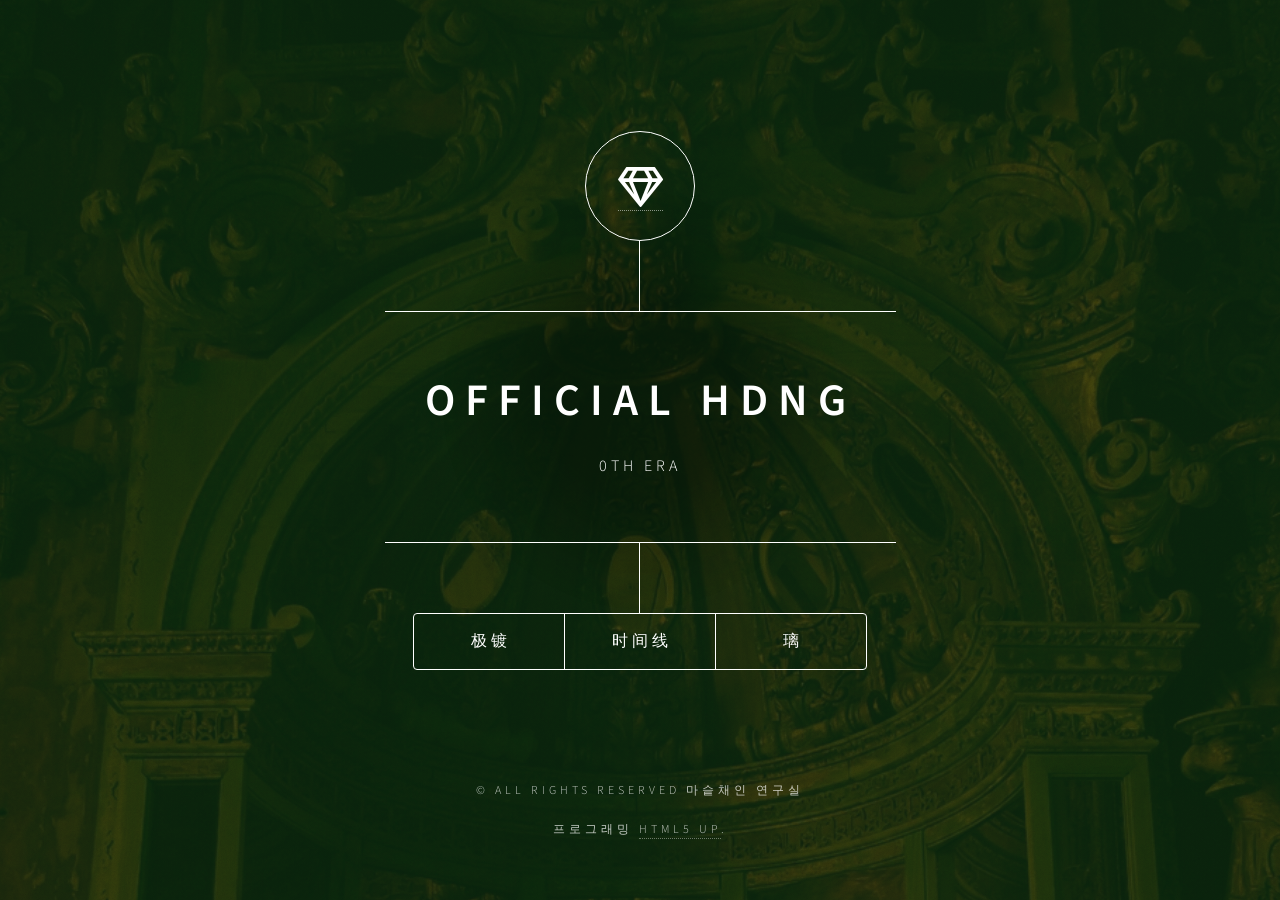
==== 0.html @ 5a5b8215 "Add files via upload" ====
<!DOCTYPE HTML>
<!--
	Dimension by HTML5 UP
	html5up.net | @ajlkn
	Free for personal and commercial use under the CCA 3.0 license (html5up.net/license)
-->
<html>
	<head>
		<title>Official HDnG · HID&GEM</title>
		<meta charset="utf-8" />
		<meta name="viewport" content="width=device-width, initial-scale=1, user-scalable=no" />
		<link rel="stylesheet" href="assets/css/main.css" />
		<noscript><link rel="stylesheet" href="assets/css/noscript.css" /></noscript>
	</head>
	<body class="is-preload">

		<!-- Wrapper -->
			<div id="wrapper">

				<!-- Header -->
					<header id="header">
						<div class="logo">
							<a href="https://officialhdng.github.io">	<span class="icon fa-gem"></span></a>
						</div>
						<div class="content">
							<div class="inner">
								<h1>OFFICIAL HDNG</h1>
								<p>0th Era</p>
							
							


							
							</div>
						</div>
						<nav>
							<ul>
						
								<li><a href="#GLYPTIC"> 极镀 </a></li>
								<li><a href="#time">时间线</a></li>
								<li><a href="#ri">璃 </a></li>
								
								<!--<li><a href="#elements">Elements</a></li>-->
							</ul>
							
					
							
								
						</nav>
					</header>

				<!-- Main -->
					<div id="main">

						<!-- Intro -->
						<article id="GLYPTIC">
							
							<p style="margin: 0.5em 0px; color: rgb(32, 33, 34); font-family: sans-serif; font-size: 14px; font-style: normal; font-variant-ligatures: normal; font-variant-caps: normal; font-weight: 400; letter-spacing: normal; orphans: 2; text-align: start; text-indent: 0px; text-transform: none; white-space: normal; widows: 2; word-spacing: 0px; -webkit-text-stroke-width: 0px; background-color: rgb(255, 255, 255); text-decoration-thickness: initial; text-decoration-style: initial; text-decoration-color: initial;">谙灵光 [HDnG] 的四位成员分别是：</p>
							<div class="thumb tright" style="clear: right; float: right; width: auto; background-color: rgb(255, 255, 255); margin: 0.5em 0px 1.3em 1.4em; color: rgb(32, 33, 34); font-family: sans-serif; font-size: 14px; font-style: normal; font-variant-ligatures: normal; font-variant-caps: normal; font-weight: 400; letter-spacing: normal; orphans: 2; text-align: start; text-indent: 0px; text-transform: none; white-space: normal; widows: 2; word-spacing: 0px; -webkit-text-stroke-width: 0px; text-decoration-thickness: initial; text-decoration-style: initial; text-decoration-color: initial;">
								<div class="thumbinner" style="padding: 3px; text-align: center; overflow: hidden; border: 1px solid rgb(200, 204, 209); background-color: rgb(248, 249, 250); font-size: 13.16px; width: 493px;"><a class="image" href="images/banner.png" style="text-decoration: none; color: rgb(6, 69, 173); background: none;"><img alt="" src="https://static.miraheze.org/hidngemwiki/thumb/8/87/Banner.png/491px-Banner.png" width="491" height="276" class="thumbimage" srcset="//static.miraheze.org/hidngemwiki/thumb/8/87/Banner.png/737px-Banner.png 1.5x, //static.miraheze.org/hidngemwiki/thumb/8/87/Banner.png/982px-Banner.png 2x" style="border: 1px solid rgb(200, 204, 209); background-color: rgb(255, 255, 255);"></a>
									<div class="thumbcaption" style="text-align: left; line-height: 1.4em; padding: 3px; border: 0px; font-size: 12.3704px;">
										<div class="magnify" style="float: right; margin-left: 3px; margin-right: 0px;"><br></div>[HDnG] Roars, Airson, GoldenAge, and &lsquo;X&rsquo;
									</div>
								</div>
							</div>
							<p><b style="color: rgb(32, 33, 34); font-family: sans-serif; font-size: 14px; font-style: normal; font-variant-ligatures: normal; font-variant-caps: normal; letter-spacing: normal; orphans: 2; text-align: start; text-indent: 0px; text-transform: none; white-space: normal; widows: 2; word-spacing: 0px; -webkit-text-stroke-width: 0px; background-color: rgb(255, 255, 255); text-decoration-thickness: initial; text-decoration-style: initial; text-decoration-color: initial;">政落彻 롤즈 Roars</b></p>
							<p style="margin: 0.5em 0px; color: rgb(32, 33, 34); font-family: sans-serif; font-size: 14px; font-style: normal; font-variant-ligatures: normal; font-variant-caps: normal; font-weight: 400; letter-spacing: normal; orphans: 2; text-align: start; text-indent: 0px; text-transform: none; white-space: normal; widows: 2; word-spacing: 0px; -webkit-text-stroke-width: 0px; background-color: rgb(255, 255, 255); text-decoration-thickness: initial; text-decoration-style: initial; text-decoration-color: initial;"><strong>信空儿 앨슨 Airson</strong></p>
							<p style="margin: 0.5em 0px; color: rgb(32, 33, 34); font-family: sans-serif; font-size: 14px; font-style: normal; font-variant-ligatures: normal; font-variant-caps: normal; font-weight: 400; letter-spacing: normal; orphans: 2; text-align: start; text-indent: 0px; text-transform: none; white-space: normal; widows: 2; word-spacing: 0px; -webkit-text-stroke-width: 0px; background-color: rgb(255, 255, 255); text-decoration-thickness: initial; text-decoration-style: initial; text-decoration-color: initial;"><strong>金花流年 구 GoldenAge</strong></p>
							<p style="margin: 0.5em 0px; color: rgb(32, 33, 34); font-family: sans-serif; font-size: 14px; font-style: normal; font-variant-ligatures: normal; font-variant-caps: normal; font-weight: 400; letter-spacing: normal; orphans: 2; text-align: start; text-indent: 0px; text-transform: none; white-space: normal; widows: 2; word-spacing: 0px; -webkit-text-stroke-width: 0px; background-color: rgb(255, 255, 255); text-decoration-thickness: initial; text-decoration-style: initial; text-decoration-color: initial;"><strong>玄X 엑스 X</strong></p>
							<p><span style="color: rgb(32, 33, 34); font-family: sans-serif; font-size: 14px; font-style: normal; font-variant-ligatures: normal; font-variant-caps: normal; font-weight: 400; letter-spacing: normal; orphans: 2; text-align: start; text-indent: 0px; text-transform: none; white-space: normal; widows: 2; word-spacing: 0px; -webkit-text-stroke-width: 0px; background-color: rgb(255, 255, 255); text-decoration-thickness: initial; text-decoration-style: initial; text-decoration-color: initial; display: inline !important; float: none;">四位目前只是卡牌上的影子，但他们有一次重生的机会。重生的条件，是必须从100位死者中，回忆起自己死前时的真实身份。曾经，在一个异度空间，【</span><a href="0.html#ri" style="text-decoration: none; color: rgb(6, 69, 173); background: none rgb(255, 255, 255); font-family: sans-serif; font-size: 14px; font-style: normal; font-variant-ligatures: normal; font-variant-caps: normal; font-weight: 400; letter-spacing: normal; orphans: 2; text-align: start; text-indent: 0px; text-transform: none; white-space: normal; widows: 2; word-spacing: 0px; -webkit-text-stroke-width: 0px;" title="璃">璃</a><span style="color: rgb(32, 33, 34); font-family: sans-serif; font-size: 14px; font-style: normal; font-variant-ligatures: normal; font-variant-caps: normal; font-weight: 400; letter-spacing: normal; orphans: 2; text-align: start; text-indent: 0px; text-transform: none; white-space: normal; widows: 2; word-spacing: 0px; -webkit-text-stroke-width: 0px; background-color: rgb(255, 255, 255); text-decoration-thickness: initial; text-decoration-style: initial; text-decoration-color: initial; display: inline !important; float: none;">】，有一百位人物放弃了自己的生命。为了从100位死者中找回自己的身份，롤즈&nbsp;</span><b style="color: rgb(32, 33, 34); font-family: sans-serif; font-size: 14px; font-style: normal; font-variant-ligatures: normal; font-variant-caps: normal; letter-spacing: normal; orphans: 2; text-align: start; text-indent: 0px; text-transform: none; white-space: normal; widows: 2; word-spacing: 0px; -webkit-text-stroke-width: 0px; background-color: rgb(255, 255, 255); text-decoration-thickness: initial; text-decoration-style: initial; text-decoration-color: initial;">政落彻</b><span style="color: rgb(32, 33, 34); font-family: sans-serif; font-size: 14px; font-style: normal; font-variant-ligatures: normal; font-variant-caps: normal; font-weight: 400; letter-spacing: normal; orphans: 2; text-align: start; text-indent: 0px; text-transform: none; white-space: normal; widows: 2; word-spacing: 0px; -webkit-text-stroke-width: 0px; background-color: rgb(255, 255, 255); text-decoration-thickness: initial; text-decoration-style: initial; text-decoration-color: initial; display: inline !important; float: none;">， 앨슨&nbsp;</span><b style="color: rgb(32, 33, 34); font-family: sans-serif; font-size: 14px; font-style: normal; font-variant-ligatures: normal; font-variant-caps: normal; letter-spacing: normal; orphans: 2; text-align: start; text-indent: 0px; text-transform: none; white-space: normal; widows: 2; word-spacing: 0px; -webkit-text-stroke-width: 0px; background-color: rgb(255, 255, 255); text-decoration-thickness: initial; text-decoration-style: initial; text-decoration-color: initial;">信空儿</b><span style="color: rgb(32, 33, 34); font-family: sans-serif; font-size: 14px; font-style: normal; font-variant-ligatures: normal; font-variant-caps: normal; font-weight: 400; letter-spacing: normal; orphans: 2; text-align: start; text-indent: 0px; text-transform: none; white-space: normal; widows: 2; word-spacing: 0px; -webkit-text-stroke-width: 0px; background-color: rgb(255, 255, 255); text-decoration-thickness: initial; text-decoration-style: initial; text-decoration-color: initial; display: inline !important; float: none;">，구</span><b style="color: rgb(32, 33, 34); font-family: sans-serif; font-size: 14px; font-style: normal; font-variant-ligatures: normal; font-variant-caps: normal; letter-spacing: normal; orphans: 2; text-align: start; text-indent: 0px; text-transform: none; white-space: normal; widows: 2; word-spacing: 0px; -webkit-text-stroke-width: 0px; background-color: rgb(255, 255, 255); text-decoration-thickness: initial; text-decoration-style: initial; text-decoration-color: initial;">金花流年</b><span style="color: rgb(32, 33, 34); font-family: sans-serif; font-size: 14px; font-style: normal; font-variant-ligatures: normal; font-variant-caps: normal; font-weight: 400; letter-spacing: normal; orphans: 2; text-align: start; text-indent: 0px; text-transform: none; white-space: normal; widows: 2; word-spacing: 0px; -webkit-text-stroke-width: 0px; background-color: rgb(255, 255, 255); text-decoration-thickness: initial; text-decoration-style: initial; text-decoration-color: initial; display: inline !important; float: none;">，及엑스</span><b style="color: rgb(32, 33, 34); font-family: sans-serif; font-size: 14px; font-style: normal; font-variant-ligatures: normal; font-variant-caps: normal; letter-spacing: normal; orphans: 2; text-align: start; text-indent: 0px; text-transform: none; white-space: normal; widows: 2; word-spacing: 0px; -webkit-text-stroke-width: 0px; background-color: rgb(255, 255, 255); text-decoration-thickness: initial; text-decoration-style: initial; text-decoration-color: initial;">玄X</b><span style="color: rgb(32, 33, 34); font-family: sans-serif; font-size: 14px; font-style: normal; font-variant-ligatures: normal; font-variant-caps: normal; font-weight: 400; letter-spacing: normal; orphans: 2; text-align: start; text-indent: 0px; text-transform: none; white-space: normal; widows: 2; word-spacing: 0px; -webkit-text-stroke-width: 0px; background-color: rgb(255, 255, 255); text-decoration-thickness: initial; text-decoration-style: initial; text-decoration-color: initial; display: inline !important; float: none;">&nbsp;必须慢慢追朔在【</span><a href="0.html#ri" style="text-decoration: none; color: rgb(6, 69, 173); background: none rgb(255, 255, 255); font-family: sans-serif; font-size: 14px; font-style: normal; font-variant-ligatures: normal; font-variant-caps: normal; font-weight: 400; letter-spacing: normal; orphans: 2; text-align: start; text-indent: 0px; text-transform: none; white-space: normal; widows: 2; word-spacing: 0px; -webkit-text-stroke-width: 0px;" title="璃">璃</a><span style="color: rgb(32, 33, 34); font-family: sans-serif; font-size: 14px; font-style: normal; font-variant-ligatures: normal; font-variant-caps: normal; font-weight: 400; letter-spacing: normal; orphans: 2; text-align: start; text-indent: 0px; text-transform: none; white-space: normal; widows: 2; word-spacing: 0px; -webkit-text-stroke-width: 0px; background-color: rgb(255, 255, 255); text-decoration-thickness: initial; text-decoration-style: initial; text-decoration-color: initial; display: inline !important; float: none;">】发生的事故。100位死者也各有一个独特的</span><b style="color: rgb(32, 33, 34); font-family: sans-serif; font-size: 14px; font-style: normal; font-variant-ligatures: normal; font-variant-caps: normal; letter-spacing: normal; orphans: 2; text-align: start; text-indent: 0px; text-transform: none; white-space: normal; widows: 2; word-spacing: 0px; -webkit-text-stroke-width: 0px; background-color: rgb(255, 255, 255); text-decoration-thickness: initial; text-decoration-style: initial; text-decoration-color: initial;">GLYPTIC</b><span style="color: rgb(32, 33, 34); font-family: sans-serif; font-size: 14px; font-style: normal; font-variant-ligatures: normal; font-variant-caps: normal; font-weight: 400; letter-spacing: normal; orphans: 2; text-align: start; text-indent: 0px; text-transform: none; white-space: normal; widows: 2; word-spacing: 0px; -webkit-text-stroke-width: 0px; background-color: rgb(255, 255, 255); text-decoration-thickness: initial; text-decoration-style: initial; text-decoration-color: initial; display: inline !important; float: none;">&nbsp;【</span><b style="color: rgb(32, 33, 34); font-family: sans-serif; font-size: 14px; font-style: normal; font-variant-ligatures: normal; font-variant-caps: normal; letter-spacing: normal; orphans: 2; text-align: start; text-indent: 0px; text-transform: none; white-space: normal; widows: 2; word-spacing: 0px; -webkit-text-stroke-width: 0px; background-color: rgb(255, 255, 255); text-decoration-thickness: initial; text-decoration-style: initial; text-decoration-color: initial;">极镀</b><span style="color: rgb(32, 33, 34); font-family: sans-serif; font-size: 14px; font-style: normal; font-variant-ligatures: normal; font-variant-caps: normal; font-weight: 400; letter-spacing: normal; orphans: 2; text-align: start; text-indent: 0px; text-transform: none; white-space: normal; widows: 2; word-spacing: 0px; -webkit-text-stroke-width: 0px; background-color: rgb(255, 255, 255); text-decoration-thickness: initial; text-decoration-style: initial; text-decoration-color: initial; display: inline !important; float: none;">】： 一份致死不能磨灭的信念；100位死者各自为了自己独特的【</span><b style="color: rgb(32, 33, 34); font-family: sans-serif; font-size: 14px; font-style: normal; font-variant-ligatures: normal; font-variant-caps: normal; letter-spacing: normal; orphans: 2; text-align: start; text-indent: 0px; text-transform: none; white-space: normal; widows: 2; word-spacing: 0px; -webkit-text-stroke-width: 0px; background-color: rgb(255, 255, 255); text-decoration-thickness: initial; text-decoration-style: initial; text-decoration-color: initial;">极镀</b><span style="color: rgb(32, 33, 34); font-family: sans-serif; font-size: 14px; font-style: normal; font-variant-ligatures: normal; font-variant-caps: normal; font-weight: 400; letter-spacing: normal; orphans: 2; text-align: start; text-indent: 0px; text-transform: none; white-space: normal; widows: 2; word-spacing: 0px; -webkit-text-stroke-width: 0px; background-color: rgb(255, 255, 255); text-decoration-thickness: initial; text-decoration-style: initial; text-decoration-color: initial; display: inline !important; float: none;">】而活，也为了自己独特的【</span><b style="color: rgb(32, 33, 34); font-family: sans-serif; font-size: 14px; font-style: normal; font-variant-ligatures: normal; font-variant-caps: normal; letter-spacing: normal; orphans: 2; text-align: start; text-indent: 0px; text-transform: none; white-space: normal; widows: 2; word-spacing: 0px; -webkit-text-stroke-width: 0px; background-color: rgb(255, 255, 255); text-decoration-thickness: initial; text-decoration-style: initial; text-decoration-color: initial;">极镀</b><span style="color: rgb(32, 33, 34); font-family: sans-serif; font-size: 14px; font-style: normal; font-variant-ligatures: normal; font-variant-caps: normal; font-weight: 400; letter-spacing: normal; orphans: 2; text-align: start; text-indent: 0px; text-transform: none; white-space: normal; widows: 2; word-spacing: 0px; -webkit-text-stroke-width: 0px; background-color: rgb(255, 255, 255); text-decoration-thickness: initial; text-decoration-style: initial; text-decoration-color: initial; display: inline !important; float: none;">】而死。谙灵光 [HDnG] 的四名影子，透过发掘每一位死者的【</span><b style="color: rgb(32, 33, 34); font-family: sans-serif; font-size: 14px; font-style: normal; font-variant-ligatures: normal; font-variant-caps: normal; letter-spacing: normal; orphans: 2; text-align: start; text-indent: 0px; text-transform: none; white-space: normal; widows: 2; word-spacing: 0px; -webkit-text-stroke-width: 0px; background-color: rgb(255, 255, 255); text-decoration-thickness: initial; text-decoration-style: initial; text-decoration-color: initial;">极镀</b><span style="color: rgb(32, 33, 34); font-family: sans-serif; font-size: 14px; font-style: normal; font-variant-ligatures: normal; font-variant-caps: normal; font-weight: 400; letter-spacing: normal; orphans: 2; text-align: start; text-indent: 0px; text-transform: none; white-space: normal; widows: 2; word-spacing: 0px; -webkit-text-stroke-width: 0px; background-color: rgb(255, 255, 255); text-decoration-thickness: initial; text-decoration-style: initial; text-decoration-color: initial; display: inline !important; float: none;">】 ，或许能回忆起自己为了什么重要的事情放弃生命。</span></p>
							<blockquote style="border-left: 4px solid rgb(234, 236, 240); padding: 8px 32px; color: rgb(32, 33, 34); font-family: sans-serif; font-size: 14px; font-style: normal; font-variant-ligatures: normal; font-variant-caps: normal; font-weight: 400; letter-spacing: normal; orphans: 2; text-align: start; text-indent: 0px; text-transform: none; white-space: normal; widows: 2; word-spacing: 0px; -webkit-text-stroke-width: 0px; background-color: rgb(255, 255, 255); text-decoration-thickness: initial; text-decoration-style: initial; text-decoration-color: initial;">&ldquo;若有天我忘了为何而活，忘了我当初为何而死。。。那还是我吗？&rdquo; -&nbsp;<b style="margin-top: 0px; margin-bottom: 0px;">代码：主将</b>，空儿 候选</blockquote>
							<p><span style="color: rgb(32, 33, 34); font-family: sans-serif; font-size: 14px; font-style: normal; font-variant-ligatures: normal; font-variant-caps: normal; font-weight: 400; letter-spacing: normal; orphans: 2; text-align: start; text-indent: 0px; text-transform: none; white-space: normal; widows: 2; word-spacing: 0px; -webkit-text-stroke-width: 0px; background-color: rgb(255, 255, 255); text-decoration-thickness: initial; text-decoration-style: initial; text-decoration-color: initial; display: inline !important; float: none;">在这官方维基，一百位人物生前的故事将一一揭晓。对于【谙灵光】的四位成员的猜测过程来说，好消息是每一位成员只有25位&ldquo;前世候选&rdquo;。现所知晓的前世候选分别位为：</span></p>
							<p style="margin: 0.5em 0px; color: rgb(32, 33, 34); font-family: sans-serif; font-size: 14px; font-style: normal; font-variant-ligatures: normal; font-variant-caps: normal; font-weight: 400; letter-spacing: normal; orphans: 2; text-align: start; text-indent: 0px; text-transform: none; white-space: normal; widows: 2; word-spacing: 0px; -webkit-text-stroke-width: 0px; background-color: rgb(255, 255, 255); text-decoration-thickness: initial; text-decoration-style: initial; text-decoration-color: initial;"><strong>遗芽</strong>，空儿 候选</p>
							<p style="margin: 0.5em 0px; color: rgb(32, 33, 34); font-family: sans-serif; font-size: 14px; font-style: normal; font-variant-ligatures: normal; font-variant-caps: normal; font-weight: 400; letter-spacing: normal; orphans: 2; text-align: start; text-indent: 0px; text-transform: none; white-space: normal; widows: 2; word-spacing: 0px; -webkit-text-stroke-width: 0px; background-color: rgb(255, 255, 255); text-decoration-thickness: initial; text-decoration-style: initial; text-decoration-color: initial;"><strong><a href="1.html#shone" style="text-decoration: none; color: rgb(6, 69, 173); background: none;" title="伤">伤</a></strong>，落彻 候选</p>
							<p style="margin: 0.5em 0px; color: rgb(32, 33, 34); font-family: sans-serif; font-size: 14px; font-style: normal; font-variant-ligatures: normal; font-variant-caps: normal; font-weight: 400; letter-spacing: normal; orphans: 2; text-align: start; text-indent: 0px; text-transform: none; white-space: normal; widows: 2; word-spacing: 0px; -webkit-text-stroke-width: 0px; background-color: rgb(255, 255, 255); text-decoration-thickness: initial; text-decoration-style: initial; text-decoration-color: initial;"><strong>代码：主将</strong>，空儿 候选</p>
							<p style="margin: 0.5em 0px; color: rgb(32, 33, 34); font-family: sans-serif; font-size: 14px; font-style: normal; font-variant-ligatures: normal; font-variant-caps: normal; font-weight: 400; letter-spacing: normal; orphans: 2; text-align: start; text-indent: 0px; text-transform: none; white-space: normal; widows: 2; word-spacing: 0px; -webkit-text-stroke-width: 0px; background-color: rgb(255, 255, 255); text-decoration-thickness: initial; text-decoration-style: initial; text-decoration-color: initial;"><strong><a href="1.html#nyeve" style="text-decoration: none; color: rgb(6, 69, 173); background: none;" title="涅芙">涅芙</a></strong>， 花流年 候选</p>
							<p style="margin: 0.5em 0px; color: rgb(32, 33, 34); font-family: sans-serif; font-size: 14px; font-style: normal; font-variant-ligatures: normal; font-variant-caps: normal; font-weight: 400; letter-spacing: normal; orphans: 2; text-align: start; text-indent: 0px; text-transform: none; white-space: normal; widows: 2; word-spacing: 0px; -webkit-text-stroke-width: 0px; background-color: rgb(255, 255, 255); text-decoration-thickness: initial; text-decoration-style: initial; text-decoration-color: initial;"><strong><a href="1.html#healon" style="text-decoration: none; color: rgb(6, 69, 173); background: none;" title="希任">希任</a></strong>，X 候选</p>
							<p style="margin: 0.5em 0px; color: rgb(32, 33, 34); font-family: sans-serif; font-size: 14px; font-style: normal; font-variant-ligatures: normal; font-variant-caps: normal; font-weight: 400; letter-spacing: normal; orphans: 2; text-align: start; text-indent: 0px; text-transform: none; white-space: normal; widows: 2; word-spacing: 0px; -webkit-text-stroke-width: 0px; background-color: rgb(255, 255, 255); text-decoration-thickness: initial; text-decoration-style: initial; text-decoration-color: initial;"><strong>无名小童</strong>，X 候选</p>


						</article>

						<article id="time"><h3 style="color: rgb(0, 0, 0); margin: 0.3em 0px 0px; padding-top: 0.5em; padding-bottom: 0px; overflow: hidden; font-size: 1.2em; line-height: 1.6; font-weight: bold; font-family: "Source Sans Pro", sans-serif; font-style: normal; font-variant-ligatures: normal; font-variant-caps: normal; letter-spacing: normal; orphans: 2; text-align: start; text-indent: 0px; text-transform: none; white-space: normal; widows: 2; word-spacing: 0px; -webkit-text-stroke-width: 0px; background-color: rgb(255, 255, 255); text-decoration-thickness: initial; text-decoration-style: initial; text-decoration-color: initial;"><span class="mw-headline">First Attempt, Reconstructing Records of the Unnamed Little One</span></h3>
							<table class="wikitable" style="font-size: 16px; background-color: rgb(248, 249, 250); color: rgb(32, 33, 34); margin: 1em 0px; border: 1px solid rgb(162, 169, 177); border-collapse: collapse; font-family: "Source Sans Pro", sans-serif; font-style: normal; font-variant-ligatures: normal; font-variant-caps: normal; font-weight: 400; letter-spacing: normal; orphans: 2; text-align: start; text-transform: none; white-space: normal; widows: 2; word-spacing: 0px; -webkit-text-stroke-width: 0px; text-decoration-thickness: initial; text-decoration-style: initial; text-decoration-color: initial;">
								<tbody>
									<tr>
										<td style="border: 1px solid rgb(162, 169, 177); padding: 0.2em 0.4em;">Ea&rsquo;s World</td>
										<td style="border: 1px solid rgb(162, 169, 177); padding: 0.2em 0.4em;"><a href="e0.html#ri" style="text-decoration: none; color: rgb(6, 69, 173); background: none;" title="Ri">Yemog</a></td>
									</tr>
									<tr>
										<td style="border: 1px solid rgb(162, 169, 177); padding: 0.2em 0.4em;">Year 0 Jinsa [oldest common religion of Ea&rsquo;s world] is born</td>
										<td style="border: 1px solid rgb(162, 169, 177); padding: 0.2em 0.4em;">Year 873 unnamed war</td>
									</tr>
									<tr>
										<td style="border: 1px solid rgb(162, 169, 177); padding: 0.2em 0.4em;">Year 10 Jinsa fades<p style="margin: 0.5em 0px;">Flourishing of ten thousand cults</p>
										</td>
										<td style="border: 1px solid rgb(162, 169, 177); padding: 0.2em 0.4em;"><br></td>
									</tr>
									<tr>
										<td style="border: 1px solid rgb(162, 169, 177); padding: 0.2em 0.4em;">Year 97&nbsp;<a href="e1.html#healon" style="text-decoration: none; color: rgb(6, 69, 173); background: none;" title="Healon">CTVT</a> outbreak</td>
										<td style="border: 1px solid rgb(162, 169, 177); padding: 0.2em 0.4em;"><br></td>
									</tr>
									<tr>
										<td style="border: 1px solid rgb(162, 169, 177); padding: 0.2em 0.4em;">Year 98 &nbsp;<a href="e0.html#ri" style="text-decoration: none; color: rgb(6, 69, 173); background: none;" title="Ri">Pinnacle of Man Kings</a>, launched</td>
										<td style="border: 1px solid rgb(162, 169, 177); padding: 0.2em 0.4em;"><br></td>
									</tr>
									<tr>
										<td style="border: 1px solid rgb(162, 169, 177); padding: 0.2em 0.4em;">Year 101.1 Ea and&nbsp;<a href="e1.html#nyeve" style="text-decoration: none; color: rgb(6, 69, 173); background: none;" title="Nyeve">Nyeve</a> are orphaned</td>
										<td style="border: 1px solid rgb(162, 169, 177); padding: 0.2em 0.4em;"><br></td>
									</tr>
									<tr>
										<td style="border: 1px solid rgb(162, 169, 177); padding: 0.2em 0.4em;">Year 101.9&nbsp;<a href="e1.html#healon" style="text-decoration: none; color: rgb(6, 69, 173); background: none;" title="Healon">CTVT</a> evolves into the Wild</td>
										<td style="border: 1px solid rgb(162, 169, 177); padding: 0.2em 0.4em;"><br></td>
									</tr>
									<tr>
										<td style="border: 1px solid rgb(162, 169, 177); padding: 0.2em 0.4em;">Year 101.12 Elronde launches religion</td>
										<td style="border: 1px solid rgb(162, 169, 177); padding: 0.2em 0.4em;"><br></td>
									</tr>
									<tr>
										<td style="border: 1px solid rgb(162, 169, 177); padding: 0.2em 0.4em;">Year 108&nbsp;<a href="e1.html#healon" style="text-decoration: none; color: rgb(6, 69, 173); background: none;" title="Healon">Akroe</a>&rsquo;s first kidnapping</td>
										<td style="border: 1px solid rgb(162, 169, 177); padding: 0.2em 0.4em;"><br></td>
									</tr>
									<tr>
										<td style="border: 1px solid rgb(162, 169, 177); padding: 0.2em 0.4em;">Year 109.1&nbsp;<a href="e1.html#nyeve" style="text-decoration: none; color: rgb(6, 69, 173); background: none;" title="Nyeve">Nyeve</a> visits&nbsp;<a href="e0.html#ri" style="text-decoration: none; color: rgb(6, 69, 173); background: none;" title="Ri">Yemog</a></td>
										<td style="border: 1px solid rgb(162, 169, 177); padding: 0.2em 0.4em;"><br></td>
									</tr>
									<tr>
										<td style="border: 1px solid rgb(162, 169, 177); padding: 0.2em 0.4em;">Year 109.3&nbsp;<a href="e1.html#nyeve" style="text-decoration: none; color: rgb(6, 69, 173); background: none;" title="Nyeve">Nyeve</a>&rsquo;s Return. Launch of empire.</td>
										<td style="border: 1px solid rgb(162, 169, 177); padding: 0.2em 0.4em;"><br></td>
									</tr>
									<tr>
										<td style="border: 1px solid rgb(162, 169, 177); padding: 0.2em 0.4em;">Year 112.3&nbsp;<a href="e1.html#nyeve" style="text-decoration: none; color: rgb(6, 69, 173); background: none;" title="Nyeve">Nyeve</a> meets&nbsp;<a href="e1.html#shone" style="text-decoration: none; color: rgb(6, 69, 173); background: none;" title="Shone">Shone</a>.<p style="margin: 0.5em 0px;">Launch of android-based operations</p>
										</td>
										<td style="border: 1px solid rgb(162, 169, 177); padding: 0.2em 0.4em;"><br></td>
									</tr>
									<tr>
										<td style="border: 1px solid rgb(162, 169, 177); padding: 0.2em 0.4em;">Year 112.12 Crime stabilizes.<p style="margin: 0.5em 0px;"><a href="e1.html#healon" style="text-decoration: none; color: rgb(6, 69, 173); background: none;" title="Healon">Healon</a> is taken into the Wild by Akroe.</p>
										</td>
										<td style="border: 1px solid rgb(162, 169, 177); padding: 0.2em 0.4em;"><br></td>
									</tr>
									<tr>
										<td style="border: 1px solid rgb(162, 169, 177); padding: 0.2em 0.4em;">113.7&nbsp;<a href="e1.html#shone" style="text-decoration: none; color: rgb(6, 69, 173); background: none;" title="Shone">Shone</a> meets Ea.<p style="margin: 0.5em 0px;"><a href="e1.html#nyeve" style="text-decoration: none; color: rgb(6, 69, 173); background: none;" title="Nyeve">Nyeve</a>&rsquo;s disappearance and court case.</p>
										</td>
										<td style="border: 1px solid rgb(162, 169, 177); padding: 0.2em 0.4em;"><br></td>
									</tr>
									<tr>
										<td style="border: 1px solid rgb(162, 169, 177); padding: 0.2em 0.4em;"><br></td>
										<td style="border: 1px solid rgb(162, 169, 177); padding: 0.2em 0.4em;">Year 987</td>
									</tr>
								</tbody>
							</table>
							<p><br></p></article>



						<article id="ri">
							<header class="mw-body-header" style="color: rgb(32, 33, 34); font-family: sans-serif; font-size: 16px; font-style: normal; font-variant-ligatures: normal; font-variant-caps: normal; font-weight: 400; letter-spacing: normal; orphans: 2; text-align: start; text-indent: 0px; text-transform: none; white-space: normal; widows: 2; word-spacing: 0px; -webkit-text-stroke-width: 0px; background-color: rgb(255, 255, 255); text-decoration-thickness: initial; text-decoration-style: initial; text-decoration-color: initial;">
								<h1 class="firstHeading mw-first-heading" style='color: rgb(0, 0, 0); margin: 0px 0px 0.25em; padding: 0px; overflow: visible; border-bottom: 1px solid rgb(162, 169, 177); font-size: 1.8em; font-weight: normal; font-family: "Linux Libertine", Georgia, Times, serif; line-height: 1.3;'>璃</h1>
								<div class="mw-indicators" style="z-index: 1; float: right; font-size: 0.875em; line-height: 1.6; position: relative;"><br></div>
							</header>
							<div class="vector-body" style="font-size: calc(0.875em); line-height: 1.6; position: relative; z-index: 0; color: rgb(32, 33, 34); font-family: sans-serif; font-style: normal; font-variant-ligatures: normal; font-variant-caps: normal; font-weight: 400; letter-spacing: normal; orphans: 2; text-align: start; text-indent: 0px; text-transform: none; white-space: normal; widows: 2; word-spacing: 0px; -webkit-text-stroke-width: 0px; background-color: rgb(255, 255, 255); text-decoration-thickness: initial; text-decoration-style: initial; text-decoration-color: initial;">
								<div style="font-size: 11.76px; line-height: 1.2em; margin: 0px 0px 1.4em 1em; color: rgb(84, 89, 93); width: auto;"><br></div>
								<div style="font-size: 11.76px; line-height: 1.2em; margin: 0px 0px 1.4em 1em; color: rgb(84, 89, 93); width: auto;"><br></div>
								<div class="mw-body-content mw-content-ltr" dir="ltr" lang="en">
									<div class="mw-parser-output">谙灵光的前世世界，[璃 &middot; 리] ，是一个多面的反乌托邦世界，主要分为三部分： [万国巅 &middot; 만국전]，[大野 &middot;&nbsp;야]， 和 [蕊牧 &middot;&nbsp;예목]<div class="thumb tright" style="clear: right; float: right; width: auto; background-color: transparent; margin: 0.5em 0px 1.3em 1.4em;">
											<div class="thumbinner" style="padding: 3px; text-align: center; overflow: hidden; border: 1px solid rgb(200, 204, 209); background-color: rgb(248, 249, 250); font-size: 13.16px; width: 302px;"><a class="image" href="images/riscript.png" style="text-decoration: none; color: rgb(6, 69, 173); background: none;"><img alt="" src="images/riscript.png" width="300" height="234" class="thumbimage" srcset="images/riscript.png" style="border: 1px solid rgb(200, 204, 209); background-color: rgb(255, 255, 255);"></a>
												<div class="thumbcaption" style="text-align: left; line-height: 1.4em; padding: 3px; border: 0px; font-size: 12.3704px;">
													<div class="magnify" style="float: right; margin-left: 3px; margin-right: 0px;"><a href="images/riscript.png" class="internal" title="Enlarge" style="text-decoration: none; color: rgb(6, 69, 173); background: url(&quot;/w/resources/src/mediawiki.skinning/images/magnify-clip-ltr.svg?8330e&quot;); display: block; text-indent: 15px; white-space: nowrap; overflow: hidden; width: 15px; height: 11px; user-select: none;"></a></div>【璃】书系统
												</div>
											</div>
										</div>
										<h1 style='color: rgb(0, 0, 0); margin: 1em 0px 0.25em; padding: 0px; overflow: hidden; border-bottom: 1px solid rgb(162, 169, 177); font-size: 1.8em; font-weight: normal; font-family: "Linux Libertine", Georgia, Times, serif; line-height: 1.3;'><span class="mw-headline">【万国巅 &middot; 만국전】</span></h1>
										<p style="margin: 0.5em 0px;">【璃】所有的人口都集中在俗称为&ldquo;大城&ldquo;的万国巅。在一个小于原本人类世界0.3%的土地面积上，全世界约四百个国家，上百亿的人类全部集中于超密度的高楼建筑中，建筑物之间在高空架上电车通道，高楼平均314.7楼层高。万国巅是为了应对CTVT造成的癌症大传播，由<strong>爻论</strong>所提出的人口保护方案，成功将人类文明和CTVT细胞种做统一的隔离措施。</p>
										<h1 style='color: rgb(0, 0, 0); margin: 1em 0px 0.25em; padding: 0px; overflow: hidden; border-bottom: 1px solid rgb(162, 169, 177); font-size: 1.8em; font-weight: normal; font-family: "Linux Libertine", Georgia, Times, serif; line-height: 1.3;'><span class="mw-headline">【大野 &middot;&nbsp;야】</span></h1>
										<p style="margin: 0.5em 0px;">大野是世界种所有包围着中心【万国巅】的土地面积，一路蔓延到【璃】的世界边界。大野中，<a class="external text" href="https://en.wikipedia.org/wiki/Canine_transmissible_venereal_tumor" rel="nofollow" style='text-decoration: none; color: rgb(51, 102, 187); background: url("/w/skins/Vector/resources/common/images/external-link-ltr-icon.svg?48e54") right center no-repeat; padding-right: 13px;'>CTVT癌症细胞</a>肆虐，来源是人类史上第一宗<a class="external text" href="https://en.wikipedia.org/wiki/Canine_transmissible_venereal_tumor" rel="nofollow" style='text-decoration: none; color: rgb(51, 102, 187); background: url("/w/skins/Vector/resources/common/images/external-link-ltr-icon.svg?48e54") right center no-repeat; padding-right: 13px;'>CTVT</a>跨物种人类传染。为了应对这种可经由碰触就能传染的癌，人类集中于世界中心的高密度，高楼层建筑，用以保护璃的人口不受<a class="external text" href="https://en.wikipedia.org/wiki/Canine_transmissible_venereal_tumor" rel="nofollow" style='text-decoration: none; color: rgb(51, 102, 187); background: url("/w/skins/Vector/resources/common/images/external-link-ltr-icon.svg?48e54") right center no-repeat; padding-right: 13px;'>CTVT</a>的持续肆虐。因<a class="external text" href="https://en.wikipedia.org/wiki/Canine_transmissible_venereal_tumor" rel="nofollow" style='text-decoration: none; color: rgb(51, 102, 187); background: url("/w/skins/Vector/resources/common/images/external-link-ltr-icon.svg?48e54") right center no-repeat; padding-right: 13px;'>CTVT</a>在大野中没有遭受任何的控制，近年来，大多学者和媒体已经承认CTVT已经跨动植物的物种界限，开始能在植物体上生长。 总之，大野虽占原本世界百分之99.7的土地面积，现已成为【璃】中所有的人类禁区。以目前认知，大野中只有一人的行踪：<a href="1.html#healon" style="text-decoration: none; color: rgb(6, 69, 173); background: none;" title="希任">希任，玄X第一候选人</a>。</p>
										<h1 style='color: rgb(0, 0, 0); margin: 1em 0px 0.25em; padding: 0px; overflow: hidden; border-bottom: 1px solid rgb(162, 169, 177); font-size: 1.8em; font-weight: normal; font-family: "Linux Libertine", Georgia, Times, serif; line-height: 1.3;'><span class="mw-headline">【蕊牧 &middot;&nbsp;예목】</span></h1>
										<p style="margin: 0.5em 0px;">蕊牧是一个扑朔迷离之境，一般被认为在整个人类文明的&ldquo;上方&rdquo;。曾造访蕊牧的少数人们宣称那是一个未经人类污染或碰触的完美自然环境，于【璃】的超高密度万国巅和充满癌细胞的大野形成强烈对比。此外，所有人类对蕊牧的认知几乎为零，而蕊牧是否真实存在也各有说辞。蕊牧存在之最强的证据便是，那些宣称自己造访过蕊牧的人类，会获得蕊牧在他们体内所解锁的特别能力，而回到人类文明之后， 这些人们仍能维持着一定的特别能力。在璃的语言中，这些人统称为蕊牧人，或直接以蕊牧代称。第一位揭晓的蕊牧人是：<a href="1.html#nyeve" style="text-decoration: none; color: rgb(6, 69, 173); background: none;" title="涅芙">涅芙，花流年第一候选人</a>。</p>
									</div>
								</div>
							</div>

						</article>






						<!-- Elements -->
							<article id="elements">
								<h2 class="major">Elements</h2>

								<section>
									<h3 class="major">Text</h3>
									<p>This is <b>bold</b> and this is <strong>strong</strong>. This is <i>italic</i> and this is <em>emphasized</em>.
									This is <sup>superscript</sup> text and this is <sub>subscript</sub> text.
									This is <u>underlined</u> and this is code: <code>for (;;) { ... }</code>. Finally, <a href="#">this is a link</a>.</p>
									<hr />
									<h2>Heading Level 2</h2>
									<h3>Heading Level 3</h3>
									<h4>Heading Level 4</h4>
									<h5>Heading Level 5</h5>
									<h6>Heading Level 6</h6>
									<hr />
									<h4>Blockquote</h4>
									<blockquote>Fringilla nisl. Donec accumsan interdum nisi, quis tincidunt felis sagittis eget tempus euismod. Vestibulum ante ipsum primis in faucibus vestibulum. Blandit adipiscing eu felis iaculis volutpat ac adipiscing accumsan faucibus. Vestibulum ante ipsum primis in faucibus lorem ipsum dolor sit amet nullam adipiscing eu felis.</blockquote>
									<h4>Preformatted</h4>
									<pre><code>i = 0;

while (!deck.isInOrder()) {
    print 'Iteration ' + i;
    deck.shuffle();
    i++;
}

print 'It took ' + i + ' iterations to sort the deck.';</code></pre>
								</section>

							

							

								

							</article>

					</div>

				<!-- Footer -->
					<footer id="footer">
						<p class="copyright">&copy; All Rights Reserved 마슽채인 연구실</br></br> 프로그래밍  <a href="https://html5up.net">HTML5 UP</a>.</p>
					</footer>

			</div>

		<!-- BG -->
			<div id="bg"></div>

		<!-- Scripts -->
			<script src="assets/js/jquery.min.js"></script>
			<script src="assets/js/browser.min.js"></script>
			<script src="assets/js/breakpoints.min.js"></script>
			<script src="assets/js/util.js"></script>
			<script src="assets/js/main.js"></script>

	</body>
</html>
---- assets/css/main.css ----
@import url(fontawesome-all.min.css);
@import url("https://fonts.googleapis.com/css?family=Source+Sans+Pro:300italic,600italic,300,600");

/*
	Dimension by HTML5 UP
	html5up.net | @ajlkn
	Free for personal and commercial use under the CCA 3.0 license (html5up.net/license)
*/

html, body, div, span, applet, object,
iframe, h1, h2, h3, h4, h5, h6, p, blockquote,
pre, a, abbr, acronym, address, big, cite,
code, del, dfn, em, img, ins, kbd, q, s, samp,
small, strike, strong, sub, sup, tt, var, b,
u, i, center, dl, dt, dd, ol, ul, li, fieldset,
form, label, legend, table, caption, tbody,
tfoot, thead, tr, th, td, article, aside,
canvas, details, embed, figure, figcaption,
footer, header, hgroup, menu, nav, output, ruby,
section, summary, time, mark, audio, video {
	margin: 0;
	padding: 0;
	border: 0;
	font-size: 100%;
	font: inherit;
	vertical-align: baseline;}

article, aside, details, figcaption, figure,
footer, header, hgroup, menu, nav, section {
	display: block;}

body {
	line-height: 1;
}

ol, ul {
	list-style: none;
}

blockquote, q {
	quotes: none;
}

	blockquote:before, blockquote:after, q:before, q:after {
		content: '';
		content: none;
	}

table {
	border-collapse: collapse;
	border-spacing: 0;
}

body {
	-webkit-text-size-adjust: none;
}

mark {
	background-color: transparent;
	color: inherit;
}

input::-moz-focus-inner {
	border: 0;
	padding: 0;
}

input, select, textarea {
	-moz-appearance: none;
	-webkit-appearance: none;
	-ms-appearance: none;
	appearance: none;
}

/* Basic */

	@-ms-viewport {
		width: device-width;
	}

	@media screen and (max-width: 480px) {

		html, body {
			min-width: 320px;
		}

	}

	html {
		box-sizing: border-box;
	}

	*, *:before, *:after {
		box-sizing: inherit;
	}

	body {
		background: #1b1f22;
	}

		body.is-preload *, body.is-preload *:before, body.is-preload *:after {
			-moz-animation: none !important;
			-webkit-animation: none !important;
			-ms-animation: none !important;
			animation: none !important;
			-moz-transition: none !important;
			-webkit-transition: none !important;
			-ms-transition: none !important;
			transition: none !important;
		}

/* Type */

	html {
		font-size: 18pt;
	}

		@media screen and (max-width: 1680px) {

			html {
				font-size: 15pt;
			}

		}

		@media screen and (max-width: 736px) {

			html {
				font-size: 13pt;
			}

		}

		@media screen and (max-width: 360px) {

			html {
				font-size: 10pt;
			}

		}

	body, input, select, textarea {
		color: #ffffff;
		font-family: "Source Sans Pro", sans-serif;
		font-weight: 300;
		font-size: 1rem;
		line-height: 1.65;
	}

	a {
		-moz-transition: color 0.2s ease-in-out, background-color 0.2s ease-in-out, border-bottom-color 0.2s ease-in-out;
		-webkit-transition: color 0.2s ease-in-out, background-color 0.2s ease-in-out, border-bottom-color 0.2s ease-in-out;
		-ms-transition: color 0.2s ease-in-out, background-color 0.2s ease-in-out, border-bottom-color 0.2s ease-in-out;
		transition: color 0.2s ease-in-out, background-color 0.2s ease-in-out, border-bottom-color 0.2s ease-in-out;
		border-bottom: dotted 1px rgba(255, 255, 255, 0.5);
		text-decoration: none;
		color: inherit;
	}

		a:hover {
			border-bottom-color: transparent;
		}

	strong, b {
		color: #ffffff;
		font-weight: 600;
	}

	em, i {
		font-style: italic;
	}

	p {
		margin: 0 0 2rem 0;
	}

	h1, h2, h3, h4, h5, h6 {
		color: #ffffff;
		font-weight: 600;
		line-height: 1.5;
		margin: 0 0 1rem 0;
		text-transform: uppercase;
		letter-spacing: 0.2rem;
	}

		h1 a, h2 a, h3 a, h4 a, h5 a, h6 a {
			color: inherit;
			text-decoration: none;
		}

		h1.major, h2.major, h3.major, h4.major, h5.major, h6.major {
			border-bottom: solid 1px #ffffff;
			width: -moz-max-content;
			width: -webkit-max-content;
			width: -ms-max-content;
			width: max-content;
			padding-bottom: 0.5rem;
			margin: 0 0 2rem 0;
		}

	h1 {
		font-size: 2.25rem;
		line-height: 1.3;
		letter-spacing: 0.5rem;
	}

	h2 {
		font-size: 1.5rem;
		line-height: 1.4;
		letter-spacing: 0.5rem;
	}

	h3 {
		font-size: 1rem;
	}

	h4 {
		font-size: 0.8rem;
	}

	h5 {
		font-size: 0.7rem;
	}

	h6 {
		font-size: 0.6rem;
	}

	@media screen and (max-width: 736px) {

		h1 {
			font-size: 1.75rem;
			line-height: 1.4;
		}

		h2 {
			font-size: 1.25em;
			line-height: 1.5;
		}

	}

	sub {
		font-size: 0.8rem;
		position: relative;
		top: 0.5rem;
	}

	sup {
		font-size: 0.8rem;
		position: relative;
		top: -0.5rem;
	}

	blockquote {
		border-left: solid 4px #ffffff;
		font-style: italic;
		margin: 0 0 2rem 0;
		padding: 0.5rem 0 0.5rem 2rem;
	}

	code {
		background: rgba(255, 255, 255, 0.075);
		border-radius: 4px;
		font-family: "Courier New", monospace;
		font-size: 0.9rem;
		margin: 0 0.25rem;
		padding: 0.25rem 0.65rem;
	}

	pre {
		-webkit-overflow-scrolling: touch;
		font-family: "Courier New", monospace;
		font-size: 0.9rem;
		margin: 0 0 2rem 0;
	}

		pre code {
			display: block;
			line-height: 1.75;
			padding: 1rem 1.5rem;
			overflow-x: auto;
		}

	hr {
		border: 0;
		border-bottom: solid 1px #ffffff;
		margin: 2.75rem 0;
	}

	.align-left {
		text-align: left;
	}

	.align-center {
		text-align: center;
	}

	.align-right {
		text-align: right;
	}

/* Form */

	form {
		margin: 0 0 2rem 0;
	}

		form > :last-child {
			margin-bottom: 0;
		}

		form > .fields {
			display: -moz-flex;
			display: -webkit-flex;
			display: -ms-flex;
			display: flex;
			-moz-flex-wrap: wrap;
			-webkit-flex-wrap: wrap;
			-ms-flex-wrap: wrap;
			flex-wrap: wrap;
			width: calc(100% + 3rem);
			margin: -1.5rem 0 2rem -1.5rem;
		}

			form > .fields > .field {
				-moz-flex-grow: 0;
				-webkit-flex-grow: 0;
				-ms-flex-grow: 0;
				flex-grow: 0;
				-moz-flex-shrink: 0;
				-webkit-flex-shrink: 0;
				-ms-flex-shrink: 0;
				flex-shrink: 0;
				padding: 1.5rem 0 0 1.5rem;
				width: calc(100% - 1.5rem);
			}

				form > .fields > .field.half {
					width: calc(50% - 0.75rem);
				}

				form > .fields > .field.third {
					width: calc(100%/3 - 0.5rem);
				}

				form > .fields > .field.quarter {
					width: calc(25% - 0.375rem);
				}

		@media screen and (max-width: 480px) {

			form > .fields {
				width: calc(100% + 3rem);
				margin: -1.5rem 0 2rem -1.5rem;
			}

				form > .fields > .field {
					padding: 1.5rem 0 0 1.5rem;
					width: calc(100% - 1.5rem);
				}

					form > .fields > .field.half {
						width: calc(100% - 1.5rem);
					}

					form > .fields > .field.third {
						width: calc(100% - 1.5rem);
					}

					form > .fields > .field.quarter {
						width: calc(100% - 1.5rem);
					}

		}

	label {
		color: #ffffff;
		display: block;
		font-size: 0.8rem;
		font-weight: 300;
		letter-spacing: 0.2rem;
		line-height: 1.5;
		margin: 0 0 1rem 0;
		text-transform: uppercase;
	}

	input[type="text"],
	input[type="password"],
	input[type="email"],
	input[type="tel"],
	select,
	textarea {
		-moz-appearance: none;
		-webkit-appearance: none;
		-ms-appearance: none;
		appearance: none;
		-moz-transition: border-color 0.2s ease-in-out, box-shadow 0.2s ease-in-out, background-color 0.2s ease-in-out;
		-webkit-transition: border-color 0.2s ease-in-out, box-shadow 0.2s ease-in-out, background-color 0.2s ease-in-out;
		-ms-transition: border-color 0.2s ease-in-out, box-shadow 0.2s ease-in-out, background-color 0.2s ease-in-out;
		transition: border-color 0.2s ease-in-out, box-shadow 0.2s ease-in-out, background-color 0.2s ease-in-out;
		background-color: transparent;
		border-radius: 4px;
		border: solid 1px #ffffff;
		color: inherit;
		display: block;
		outline: 0;
		padding: 0 1rem;
		text-decoration: none;
		width: 100%;
	}

		input[type="text"]:invalid,
		input[type="password"]:invalid,
		input[type="email"]:invalid,
		input[type="tel"]:invalid,
		select:invalid,
		textarea:invalid {
			box-shadow: none;
		}

		input[type="text"]:focus,
		input[type="password"]:focus,
		input[type="email"]:focus,
		input[type="tel"]:focus,
		select:focus,
		textarea:focus {
			background: rgba(255, 255, 255, 0.075);
			border-color: #ffffff;
			box-shadow: 0 0 0 1px #ffffff;
		}

	select {
		background-image: url("data:image/svg+xml;charset=utf8,%3Csvg xmlns='http://www.w3.org/2000/svg' width='40' height='40' preserveAspectRatio='none' viewBox='0 0 40 40'%3E%3Cpath d='M9.4,12.3l10.4,10.4l10.4-10.4c0.2-0.2,0.5-0.4,0.9-0.4c0.3,0,0.6,0.1,0.9,0.4l3.3,3.3c0.2,0.2,0.4,0.5,0.4,0.9 c0,0.4-0.1,0.6-0.4,0.9L20.7,31.9c-0.2,0.2-0.5,0.4-0.9,0.4c-0.3,0-0.6-0.1-0.9-0.4L4.3,17.3c-0.2-0.2-0.4-0.5-0.4-0.9 c0-0.4,0.1-0.6,0.4-0.9l3.3-3.3c0.2-0.2,0.5-0.4,0.9-0.4S9.1,12.1,9.4,12.3z' fill='%23ffffff' /%3E%3C/svg%3E");
		background-size: 1.25rem;
		background-repeat: no-repeat;
		background-position: calc(100% - 1rem) center;
		height: 2.75rem;
		padding-right: 2.75rem;
		text-overflow: ellipsis;
	}

		select option {
			color: #ffffff;
			background: #1b1f22;
		}

		select:focus::-ms-value {
			background-color: transparent;
		}

		select::-ms-expand {
			display: none;
		}

	input[type="text"],
	input[type="password"],
	input[type="email"],
	select {
		height: 2.75rem;
	}

	textarea {
		padding: 0.75rem 1rem;
	}

	input[type="checkbox"],
	input[type="radio"] {
		-moz-appearance: none;
		-webkit-appearance: none;
		-ms-appearance: none;
		appearance: none;
		display: block;
		float: left;
		margin-right: -2rem;
		opacity: 0;
		width: 1rem;
		z-index: -1;
	}

		input[type="checkbox"] + label,
		input[type="radio"] + label {
			text-decoration: none;
			-moz-user-select: none;
			-webkit-user-select: none;
			-ms-user-select: none;
			user-select: none;
			color: #ffffff;
			cursor: pointer;
			display: inline-block;
			font-size: 0.8rem;
			font-weight: 300;
			margin: 0 0 0.5rem 0;
			padding-left: 2.65rem;
			padding-right: 0.75rem;
			position: relative;
		}

			input[type="checkbox"] + label:before,
			input[type="radio"] + label:before {
				-moz-osx-font-smoothing: grayscale;
				-webkit-font-smoothing: antialiased;
				display: inline-block;
				font-style: normal;
				font-variant: normal;
				text-rendering: auto;
				line-height: 1;
				text-transform: none !important;
				font-family: 'Font Awesome 5 Free';
				font-weight: 900;
			}

			input[type="checkbox"] + label:before,
			input[type="radio"] + label:before {
				-moz-transition: border-color 0.2s ease-in-out, box-shadow 0.2s ease-in-out, background-color 0.2s ease-in-out;
				-webkit-transition: border-color 0.2s ease-in-out, box-shadow 0.2s ease-in-out, background-color 0.2s ease-in-out;
				-ms-transition: border-color 0.2s ease-in-out, box-shadow 0.2s ease-in-out, background-color 0.2s ease-in-out;
				transition: border-color 0.2s ease-in-out, box-shadow 0.2s ease-in-out, background-color 0.2s ease-in-out;
				border-radius: 4px;
				border: solid 1px #ffffff;
				content: '';
				display: inline-block;
				height: 1.65rem;
				left: 0;
				line-height: 1.65rem;
				position: absolute;
				text-align: center;
				top: -0.15rem;
				width: 1.65rem;
			}

		input[type="checkbox"]:checked + label:before,
		input[type="radio"]:checked + label:before {
			background: #ffffff !important;
			border-color: #ffffff !important;
			color: #1b1f22;
			content: '\f00c';
		}

		input[type="checkbox"]:focus + label:before,
		input[type="radio"]:focus + label:before {
			background: rgba(255, 255, 255, 0.075);
			border-color: #ffffff;
			box-shadow: 0 0 0 1px #ffffff;
		}

	input[type="checkbox"] + label:before {
		border-radius: 4px;
	}

	input[type="radio"] + label:before {
		border-radius: 100%;
	}

	::-webkit-input-placeholder {
		color: rgba(255, 255, 255, 0.5) !important;
		opacity: 1.0;
	}

	:-moz-placeholder {
		color: rgba(255, 255, 255, 0.5) !important;
		opacity: 1.0;
	}

	::-moz-placeholder {
		color: rgba(255, 255, 255, 0.5) !important;
		opacity: 1.0;
	}

	:-ms-input-placeholder {
		color: rgba(255, 255, 255, 0.5) !important;
		opacity: 1.0;
	}

	.formerize-placeholder {
		color: rgba(255, 255, 255, 0.5) !important;
		opacity: 1.0;
	}

/* Box */

	.box {
		border-radius: 4px;
		border: solid 1px #ffffff;
		margin-bottom: 2rem;
		padding: 1.5em;
	}

		.box > :last-child,
		.box > :last-child > :last-child,
		.box > :last-child > :last-child > :last-child {
			margin-bottom: 0;
		}

		.box.alt {
			border: 0;
			border-radius: 0;
			padding: 0;
		}

/* Icon */

	.icon {
		text-decoration: none;
		border-bottom: none;
		position: relative;
	}

		.icon:before {
			-moz-osx-font-smoothing: grayscale;
			-webkit-font-smoothing: antialiased;
			display: inline-block;
			font-style: normal;
			font-variant: normal;
			text-rendering: auto;
			line-height: 1;
			text-transform: none !important;
			font-family: 'Font Awesome 5 Free';
			font-weight: 400;
		}

		.icon > .label {
			display: none;
		}

		.icon:before {
			line-height: inherit;
		}

		.icon.solid:before {
			font-weight: 900;
		}

		.icon.brands:before {
			font-family: 'Font Awesome 5 Brands';
		}

/* Image */

	.image {
		border-radius: 4px;
		border: 0;
		display: inline-block;
		position: relative;
	}

		.image:before {
			pointer-events: none;
			background-image: url("../../images/overlay.png");
			background-color: rgba(19, 21, 25, 0.5);
			border-radius: 4px;
			content: '';
			display: block;
			height: 100%;
			left: 0;
			opacity: 0.5;
			position: absolute;
			top: 0;
			width: 100%;
		}

		.image img {
			border-radius: 4px;
			display: block;
		}

		.image.left, .image.right {
			max-width: 40%;
		}

			.image.left img, .image.right img {
				width: 100%;
			}

		.image.left {
			float: left;
			padding: 0 1.5em 1em 0;
			top: 0.25em;
		}

		.image.right {
			float: right;
			padding: 0 0 1em 1.5em;
			top: 0.25em;
		}

		.image.fit {
			display: block;
			margin: 0 0 2rem 0;
			width: 100%;
		}

			.image.fit img {
				width: 100%;
			}

		.image.main {
			display: block;
			margin: 2.5rem 0;
			width: 100%;
		}

			.image.main img {
				width: 100%;
			}

		@media screen and (max-width: 736px) {

			.image.main {
				margin: 2rem 0;
			}

		}

		@media screen and (max-width: 480px) {

			.image.main {
				margin: 1.5rem 0;
			}

		}

/* List */

	ol {
		list-style: decimal;
		margin: 0 0 2rem 0;
		padding-left: 1.25em;
	}

		ol li {
			padding-left: 0.25em;
		}

	ul {
		list-style: disc;
		margin: 0 0 2rem 0;
		padding-left: 1em;
	}

		ul li {
			padding-left: 0.5em;
		}

		ul.alt {
			list-style: none;
			padding-left: 0;
		}

			ul.alt li {
				border-top: solid 1px #ffffff;
				padding: 0.5em 0;
			}

				ul.alt li:first-child {
					border-top: 0;
					padding-top: 0;
				}

	dl {
		margin: 0 0 2rem 0;
	}

		dl dt {
			display: block;
			font-weight: 600;
			margin: 0 0 1rem 0;
		}

		dl dd {
			margin-left: 2rem;
		}

/* Actions */

	ul.actions {
		display: -moz-flex;
		display: -webkit-flex;
		display: -ms-flex;
		display: flex;
		cursor: default;
		list-style: none;
		margin-left: -1rem;
		padding-left: 0;
	}

		ul.actions li {
			padding: 0 0 0 1rem;
			vertical-align: middle;
		}

		ul.actions.special {
			-moz-justify-content: center;
			-webkit-justify-content: center;
			-ms-justify-content: center;
			justify-content: center;
			width: 100%;
			margin-left: 0;
		}

			ul.actions.special li:first-child {
				padding-left: 0;
			}

		ul.actions.stacked {
			-moz-flex-direction: column;
			-webkit-flex-direction: column;
			-ms-flex-direction: column;
			flex-direction: column;
			margin-left: 0;
		}

			ul.actions.stacked li {
				padding: 1.3rem 0 0 0;
			}

				ul.actions.stacked li:first-child {
					padding-top: 0;
				}

		ul.actions.fit {
			width: calc(100% + 1rem);
		}

			ul.actions.fit li {
				-moz-flex-grow: 1;
				-webkit-flex-grow: 1;
				-ms-flex-grow: 1;
				flex-grow: 1;
				-moz-flex-shrink: 1;
				-webkit-flex-shrink: 1;
				-ms-flex-shrink: 1;
				flex-shrink: 1;
				width: 100%;
			}

				ul.actions.fit li > * {
					width: 100%;
				}

			ul.actions.fit.stacked {
				width: 100%;
			}

		@media screen and (max-width: 480px) {

			ul.actions:not(.fixed) {
				-moz-flex-direction: column;
				-webkit-flex-direction: column;
				-ms-flex-direction: column;
				flex-direction: column;
				margin-left: 0;
				width: 100% !important;
			}

				ul.actions:not(.fixed) li {
					-moz-flex-grow: 1;
					-webkit-flex-grow: 1;
					-ms-flex-grow: 1;
					flex-grow: 1;
					-moz-flex-shrink: 1;
					-webkit-flex-shrink: 1;
					-ms-flex-shrink: 1;
					flex-shrink: 1;
					padding: 1rem 0 0 0;
					text-align: center;
					width: 100%;
				}

					ul.actions:not(.fixed) li > * {
						width: 100%;
					}

					ul.actions:not(.fixed) li:first-child {
						padding-top: 0;
					}

					ul.actions:not(.fixed) li input[type="submit"],
					ul.actions:not(.fixed) li input[type="reset"],
					ul.actions:not(.fixed) li input[type="button"],
					ul.actions:not(.fixed) li button,
					ul.actions:not(.fixed) li .button {
						width: 100%;
					}

						ul.actions:not(.fixed) li input[type="submit"].icon:before,
						ul.actions:not(.fixed) li input[type="reset"].icon:before,
						ul.actions:not(.fixed) li input[type="button"].icon:before,
						ul.actions:not(.fixed) li button.icon:before,
						ul.actions:not(.fixed) li .button.icon:before {
							margin-left: -0.5em;
						}

		}

/* Icons */

	ul.icons {
		cursor: default;
		list-style: none;
		padding-left: 0;
	}

		ul.icons li {
			display: inline-block;
			padding: 0 0.75em 0 0;
		}

			ul.icons li:last-child {
				padding-right: 0;
			}

			ul.icons li a {
				border-radius: 100%;
				box-shadow: inset 0 0 0 1px #ffffff;
				display: inline-block;
				height: 2.25rem;
				line-height: 2.25rem;
				text-align: center;
				width: 2.25rem;
			}

				ul.icons li a:hover {
					background-color: rgba(255, 255, 255, 0.075);
				}

				ul.icons li a:active {
					background-color: rgba(255, 255, 255, 0.175);
				}

/* Table */

	.table-wrapper {
		-webkit-overflow-scrolling: touch;
		overflow-x: auto;
	}

	table {
		margin: 0 0 2rem 0;
		width: 100%;
	}

		table tbody tr {
			border: solid 1px #ffffff;
			border-left: 0;
			border-right: 0;
		}

			table tbody tr:nth-child(2n + 1) {
				background-color: rgba(255, 255, 255, 0.075);
			}

		table td {
			padding: 0.75em 0.75em;
		}

		table th {
			color: #ffffff;
			font-size: 0.9em;
			font-weight: 600;
			padding: 0 0.75em 0.75em 0.75em;
			text-align: left;
		}

		table thead {
			border-bottom: solid 2px #ffffff;
		}

		table tfoot {
			border-top: solid 2px #ffffff;
		}

		table.alt {
			border-collapse: separate;
		}

			table.alt tbody tr td {
				border: solid 1px #ffffff;
				border-left-width: 0;
				border-top-width: 0;
			}

				table.alt tbody tr td:first-child {
					border-left-width: 1px;
				}

			table.alt tbody tr:first-child td {
				border-top-width: 1px;
			}

			table.alt thead {
				border-bottom: 0;
			}

			table.alt tfoot {
				border-top: 0;
			}

/* Button */

	input[type="submit"],
	input[type="reset"],
	input[type="button"],
	button,
	.button {
		-moz-appearance: none;
		-webkit-appearance: none;
		-ms-appearance: none;
		appearance: none;
		-moz-transition: background-color 0.2s ease-in-out, color 0.2s ease-in-out;
		-webkit-transition: background-color 0.2s ease-in-out, color 0.2s ease-in-out;
		-ms-transition: background-color 0.2s ease-in-out, color 0.2s ease-in-out;
		transition: background-color 0.2s ease-in-out, color 0.2s ease-in-out;
		background-color: transparent;
		border-radius: 4px;
		border: 0;
		box-shadow: inset 0 0 0 1px #ffffff;
		color: #ffffff !important;
		cursor: pointer;
		display: inline-block;
		font-size: 0.8rem;
		font-weight: 300;
		height: 2.75rem;
		letter-spacing: 0.2rem;
		line-height: 2.75rem;
		outline: 0;
		padding: 0 1.25rem 0 1.35rem;
		text-align: center;
		text-decoration: none;
		text-transform: uppercase;
		white-space: nowrap;
	}

		input[type="submit"]:hover,
		input[type="reset"]:hover,
		input[type="button"]:hover,
		button:hover,
		.button:hover {
			background-color: rgba(255, 255, 255, 0.075);
		}

		input[type="submit"]:active,
		input[type="reset"]:active,
		input[type="button"]:active,
		button:active,
		.button:active {
			background-color: rgba(255, 255, 255, 0.175);
		}

		input[type="submit"].icon:before,
		input[type="reset"].icon:before,
		input[type="button"].icon:before,
		button.icon:before,
		.button.icon:before {
			margin-right: 0.5em;
		}

		input[type="submit"].fit,
		input[type="reset"].fit,
		input[type="button"].fit,
		button.fit,
		.button.fit {
			width: 100%;
		}

		input[type="submit"].small,
		input[type="reset"].small,
		input[type="button"].small,
		button.small,
		.button.small {
			font-size: 0.6rem;
			height: 2.0625rem;
			line-height: 2.0625rem;
		}

		input[type="submit"].primary,
		input[type="reset"].primary,
		input[type="button"].primary,
		button.primary,
		.button.primary {
			background-color: #ffffff;
			color: #1b1f22 !important;
			font-weight: 600;
		}

		input[type="submit"].disabled, input[type="submit"]:disabled,
		input[type="reset"].disabled,
		input[type="reset"]:disabled,
		input[type="button"].disabled,
		input[type="button"]:disabled,
		button.disabled,
		button:disabled,
		.button.disabled,
		.button:disabled {
			pointer-events: none;
			cursor: default;
			opacity: 0.25;
		}

	input[type="submit"],
	input[type="reset"],
	input[type="button"],
	button {
		line-height: calc(2.75rem - 2px);
	}

/* BG */

	#bg {
		-moz-transform: scale(1.0);
		-webkit-transform: scale(1.0);
		-ms-transform: scale(1.0);
		transform: scale(1.0);
		-webkit-backface-visibility: hidden;
		position: fixed;
		top: 0;
		left: 0;
		width: 100%;
		height: 100vh;
		z-index: 1;
	}

		#bg:before, #bg:after {
			content: '';
			display: block;
			position: absolute;
			top: 0;
			left: 0;
			width: 100%;
			height: 100%;
		}

		#bg:before {
			-moz-transition: background-color 2.5s ease-in-out;
			-webkit-transition: background-color 2.5s ease-in-out;
			-ms-transition: background-color 2.5s ease-in-out;
			transition: background-color 2.5s ease-in-out;
			-moz-transition-delay: 0.75s;
			-webkit-transition-delay: 0.75s;
			-ms-transition-delay: 0.75s;
			transition-delay: 0.75s;
			background-image: linear-gradient(to top, rgba(19, 21, 25, 0.5), rgba(19, 21, 25, 0.5)), url("../../images/overlay.png");
			background-size: auto,
 256px 256px;
			background-position: center,
 center;
			background-repeat: no-repeat,
 repeat;
			z-index: 2;
		}

		#bg:after {
			-moz-transform: scale(1.125);
			-webkit-transform: scale(1.125);
			-ms-transform: scale(1.125);
			transform: scale(1.125);
			-moz-transition: -moz-transform 0.325s ease-in-out, -moz-filter 0.325s ease-in-out;
			-webkit-transition: -webkit-transform 0.325s ease-in-out, -webkit-filter 0.325s ease-in-out;
			-ms-transition: -ms-transform 0.325s ease-in-out, -ms-filter 0.325s ease-in-out;
			transition: transform 0.325s ease-in-out, filter 0.325s ease-in-out;
			background-image: url("../../images/bg.jpg");
			background-position: center;
			background-size: cover;
			background-repeat: no-repeat;
			z-index: 1;
		}

		body.is-article-visible #bg:after {
			-moz-transform: scale(1.0825);
			-webkit-transform: scale(1.0825);
			-ms-transform: scale(1.0825);
			transform: scale(1.0825);
			-moz-filter: blur(0.2rem);
			-webkit-filter: blur(0.2rem);
			-ms-filter: blur(0.2rem);
			filter: blur(0.2rem);
		}

		body.is-preload #bg:before {
			background-color: #000000;
		}

/* Wrapper */

	#wrapper {
		display: -moz-flex;
		display: -webkit-flex;
		display: -ms-flex;
		display: flex;
		-moz-flex-direction: column;
		-webkit-flex-direction: column;
		-ms-flex-direction: column;
		flex-direction: column;
		-moz-align-items: center;
		-webkit-align-items: center;
		-ms-align-items: center;
		align-items: center;
		-moz-justify-content: space-between;
		-webkit-justify-content: space-between;
		-ms-justify-content: space-between;
		justify-content: space-between;
		position: relative;
		min-height: 100vh;
		width: 100%;
		padding: 4rem 2rem;
		z-index: 3;
	}

		#wrapper:before {
			content: '';
			display: block;
		}

		@media screen and (max-width: 1680px) {

			#wrapper {
				padding: 3rem 2rem;
			}

		}

		@media screen and (max-width: 736px) {

			#wrapper {
				padding: 2rem 1rem;
			}

		}

		@media screen and (max-width: 480px) {

			#wrapper {
				padding: 1rem;
			}

		}

/* Header */

	#header {
		display: -moz-flex;
		display: -webkit-flex;
		display: -ms-flex;
		display: flex;
		-moz-flex-direction: column;
		-webkit-flex-direction: column;
		-ms-flex-direction: column;
		flex-direction: column;
		-moz-align-items: center;
		-webkit-align-items: center;
		-ms-align-items: center;
		align-items: center;
		-moz-transition: -moz-transform 0.325s ease-in-out, -moz-filter 0.325s ease-in-out, opacity 0.325s ease-in-out;
		-webkit-transition: -webkit-transform 0.325s ease-in-out, -webkit-filter 0.325s ease-in-out, opacity 0.325s ease-in-out;
		-ms-transition: -ms-transform 0.325s ease-in-out, -ms-filter 0.325s ease-in-out, opacity 0.325s ease-in-out;
		transition: transform 0.325s ease-in-out, filter 0.325s ease-in-out, opacity 0.325s ease-in-out;
		background-image: -moz-radial-gradient(rgba(0, 0, 0, 0.25) 25%, rgba(0, 0, 0, 0) 55%);
		background-image: -webkit-radial-gradient(rgba(0, 0, 0, 0.25) 25%, rgba(0, 0, 0, 0) 55%);
		background-image: -ms-radial-gradient(rgba(0, 0, 0, 0.25) 25%, rgba(0, 0, 0, 0) 55%);
		background-image: radial-gradient(rgba(0, 0, 0, 0.25) 25%, rgba(0, 0, 0, 0) 55%);
		max-width: 100%;
		text-align: center;
	}

		#header > * {
			-moz-transition: opacity 0.325s ease-in-out;
			-webkit-transition: opacity 0.325s ease-in-out;
			-ms-transition: opacity 0.325s ease-in-out;
			transition: opacity 0.325s ease-in-out;
			position: relative;
			margin-top: 3.5rem;
		}

			#header > *:before {
				content: '';
				display: block;
				position: absolute;
				top: calc(-3.5rem - 1px);
				left: calc(50% - 1px);
				width: 1px;
				height: calc(3.5rem + 1px);
				background: #ffffff;
			}

		#header > :first-child {
			margin-top: 0;
		}

			#header > :first-child:before {
				display: none;
			}

		#header .logo {
			width: 5.5rem;
			height: 5.5rem;
			line-height: 5.5rem;
			border: solid 1px #ffffff;
			border-radius: 100%;
		}

			#header .logo .icon:before {
				font-size: 2rem;
			}

		#header .content {
			border-style: solid;
			border-color: #ffffff;
			border-top-width: 1px;
			border-bottom-width: 1px;
			max-width: 100%;
		}

			#header .content .inner {
				-moz-transition: max-height 0.75s ease, padding 0.75s ease, opacity 0.325s ease-in-out;
				-webkit-transition: max-height 0.75s ease, padding 0.75s ease, opacity 0.325s ease-in-out;
				-ms-transition: max-height 0.75s ease, padding 0.75s ease, opacity 0.325s ease-in-out;
				transition: max-height 0.75s ease, padding 0.75s ease, opacity 0.325s ease-in-out;
				-moz-transition-delay: 0.25s;
				-webkit-transition-delay: 0.25s;
				-ms-transition-delay: 0.25s;
				transition-delay: 0.25s;
				padding: 3rem 2rem;
				max-height: 40rem;
				overflow: hidden;
			}

				#header .content .inner > :last-child {
					margin-bottom: 0;
				}

			#header .content p {
				text-transform: uppercase;
				letter-spacing: 0.2rem;
				font-size: 0.8rem;
				line-height: 2;
			}

		#header nav ul {
			display: -moz-flex;
			display: -webkit-flex;
			display: -ms-flex;
			display: flex;
			margin-bottom: 0;
			list-style: none;
			padding-left: 0;
			border: solid 1px #ffffff;
			border-radius: 4px;
		}

			#header nav ul li {
				padding-left: 0;
				border-left: solid 1px #ffffff;
			}

				#header nav ul li:first-child {
					border-left: 0;
				}

				#header nav ul li a {
					display: block;
					min-width: 7.5rem;
					height: 2.75rem;
					line-height: 2.75rem;
					padding: 0 1.25rem 0 1.45rem;
					text-transform: uppercase;
					letter-spacing: 0.2rem;
					font-size: 0.8rem;
					border-bottom: 0;
				}

					#header nav ul li a:hover {
						background-color: rgba(255, 255, 255, 0.075);
					}

					#header nav ul li a:active {
						background-color: rgba(255, 255, 255, 0.175);
					}

		#header nav.use-middle:after {
			content: '';
			display: block;
			position: absolute;
			top: 0;
			left: calc(50% - 1px);
			width: 1px;
			height: 100%;
			background: #ffffff;
		}

		#header nav.use-middle ul li.is-middle {
			border-left: 0;
		}

		body.is-article-visible #header {
			-moz-transform: scale(0.95);
			-webkit-transform: scale(0.95);
			-ms-transform: scale(0.95);
			transform: scale(0.95);
			-moz-filter: blur(0.1rem);
			-webkit-filter: blur(0.1rem);
			-ms-filter: blur(0.1rem);
			filter: blur(0.1rem);
			opacity: 0;
		}

		body.is-preload #header {
			-moz-filter: blur(0.125rem);
			-webkit-filter: blur(0.125rem);
			-ms-filter: blur(0.125rem);
			filter: blur(0.125rem);
		}

			body.is-preload #header > * {
				opacity: 0;
			}

			body.is-preload #header .content .inner {
				max-height: 0;
				padding-top: 0;
				padding-bottom: 0;
				opacity: 0;
			}

		@media screen and (max-width: 980px) {

			#header .content p br {
				display: none;
			}

		}

		@media screen and (max-width: 736px) {

			#header > * {
				margin-top: 2rem;
			}

				#header > *:before {
					top: calc(-2rem - 1px);
					height: calc(2rem + 1px);
				}

			#header .logo {
				width: 4.75rem;
				height: 4.75rem;
				line-height: 4.75rem;
			}

				#header .logo .icon:before {
					font-size: 1.75rem;
				}

			#header .content .inner {
				padding: 2.5rem 1rem;
			}

			#header .content p {
				line-height: 1.875;
			}

		}

		@media screen and (max-width: 480px) {

			#header {
				padding: 1.5rem 0;
			}

				#header .content .inner {
					padding: 2.5rem 0;
				}

				#header nav ul {
					-moz-flex-direction: column;
					-webkit-flex-direction: column;
					-ms-flex-direction: column;
					flex-direction: column;
					min-width: 10rem;
					max-width: 100%;
				}

					#header nav ul li {
						border-left: 0;
						border-top: solid 1px #ffffff;
					}

						#header nav ul li:first-child {
							border-top: 0;
						}

						#header nav ul li a {
							height: 3rem;
							line-height: 3rem;
							min-width: 0;
							width: 100%;
						}

				#header nav.use-middle:after {
					display: none;
				}

		}

/* Main */

	#main {
		-moz-flex-grow: 1;
		-webkit-flex-grow: 1;
		-ms-flex-grow: 1;
		flex-grow: 1;
		-moz-flex-shrink: 1;
		-webkit-flex-shrink: 1;
		-ms-flex-shrink: 1;
		flex-shrink: 1;
		display: -moz-flex;
		display: -webkit-flex;
		display: -ms-flex;
		display: flex;
		-moz-align-items: center;
		-webkit-align-items: center;
		-ms-align-items: center;
		align-items: center;
		-moz-justify-content: center;
		-webkit-justify-content: center;
		-ms-justify-content: center;
		justify-content: center;
		-moz-flex-direction: column;
		-webkit-flex-direction: column;
		-ms-flex-direction: column;
		flex-direction: column;
		position: relative;
		max-width: 100%;
		z-index: 3;
	}

		#main article {
			-moz-transform: translateY(0.25rem);
			-webkit-transform: translateY(0.25rem);
			-ms-transform: translateY(0.25rem);
			transform: translateY(0.25rem);
			-moz-transition: opacity 0.325s ease-in-out, -moz-transform 0.325s ease-in-out;
			-webkit-transition: opacity 0.325s ease-in-out, -webkit-transform 0.325s ease-in-out;
			-ms-transition: opacity 0.325s ease-in-out, -ms-transform 0.325s ease-in-out;
			transition: opacity 0.325s ease-in-out, transform 0.325s ease-in-out;
			padding: 4.5rem 2.5rem 1.5rem 2.5rem ;
			position: relative;
			width: 40rem;
			max-width: 100%;
			background-color: rgba(27, 31, 34, 0.85);
			border-radius: 4px;
			opacity: 0;
		}

			#main article.active {
				-moz-transform: translateY(0);
				-webkit-transform: translateY(0);
				-ms-transform: translateY(0);
				transform: translateY(0);
				opacity: 1;
			}

			#main article .close {
				display: block;
				position: absolute;
				top: 0;
				right: 0;
				width: 4rem;
				height: 4rem;
				cursor: pointer;
				text-indent: 4rem;
				overflow: hidden;
				white-space: nowrap;
			}

				#main article .close:before {
					-moz-transition: background-color 0.2s ease-in-out;
					-webkit-transition: background-color 0.2s ease-in-out;
					-ms-transition: background-color 0.2s ease-in-out;
					transition: background-color 0.2s ease-in-out;
					content: '';
					display: block;
					position: absolute;
					top: 0.75rem;
					left: 0.75rem;
					width: 2.5rem;
					height: 2.5rem;
					border-radius: 100%;
					background-position: center;
					background-image: url("data:image/svg+xml;charset=utf8,%3Csvg xmlns='http://www.w3.org/2000/svg' xmlns:xlink='http://www.w3.org/1999/xlink' width='20px' height='20px' viewBox='0 0 20 20' zoomAndPan='disable'%3E%3Cstyle%3Eline %7B stroke: %23ffffff%3B stroke-width: 1%3B %7D%3C/style%3E%3Cline x1='2' y1='2' x2='18' y2='18' /%3E%3Cline x1='18' y1='2' x2='2' y2='18' /%3E%3C/svg%3E");
					background-size: 20px 20px;
					background-repeat: no-repeat;
				}

				#main article .close:hover:before {
					background-color: rgba(255, 255, 255, 0.075);
				}

				#main article .close:active:before {
					background-color: rgba(255, 255, 255, 0.175);
				}

		@media screen and (max-width: 736px) {

			#main article {
				padding: 3.5rem 2rem 0.5rem 2rem ;
			}

				#main article .close:before {
					top: 0.875rem;
					left: 0.875rem;
					width: 2.25rem;
					height: 2.25rem;
					background-size: 14px 14px;
				}

		}

		@media screen and (max-width: 480px) {

			#main article {
				padding: 3rem 1.5rem 0.5rem 1.5rem ;
			}

		}

/* Footer */

	#footer {
		-moz-transition: -moz-transform 0.325s ease-in-out, -moz-filter 0.325s ease-in-out, opacity 0.325s ease-in-out;
		-webkit-transition: -webkit-transform 0.325s ease-in-out, -webkit-filter 0.325s ease-in-out, opacity 0.325s ease-in-out;
		-ms-transition: -ms-transform 0.325s ease-in-out, -ms-filter 0.325s ease-in-out, opacity 0.325s ease-in-out;
		transition: transform 0.325s ease-in-out, filter 0.325s ease-in-out, opacity 0.325s ease-in-out;
		width: 100%;
		max-width: 100%;
		margin-top: 2rem;
		text-align: center;
	}

		#footer .copyright {
			letter-spacing: 0.2rem;
			font-size: 0.6rem;
			opacity: 0.75;
			margin-bottom: 0;
			text-transform: uppercase;
		}

		body.is-article-visible #footer {
			-moz-transform: scale(0.95);
			-webkit-transform: scale(0.95);
			-ms-transform: scale(0.95);
			transform: scale(0.95);
			-moz-filter: blur(0.1rem);
			-webkit-filter: blur(0.1rem);
			-ms-filter: blur(0.1rem);
			filter: blur(0.1rem);
			opacity: 0;
		}

		body.is-preload #footer {
			opacity: 0;
		}
---- assets/css/noscript.css ----
/*
	Dimension by HTML5 UP
	html5up.net | @ajlkn
	Free for personal and commercial use under the CCA 3.0 license (html5up.net/license)
*/

/* BG */

	body.is-preload #bg:before {
		background-color: transparent;
	}

/* Header */

	body.is-preload #header {
		-moz-filter: none;
		-webkit-filter: none;
		-ms-filter: none;
		filter: none;
	}

		body.is-preload #header > * {
			opacity: 1;
		}

		body.is-preload #header .content .inner {
			max-height: none;
			padding: 3rem 2rem;
			opacity: 1;
		}

/* Main */

	#main article {
		opacity: 1;
		margin: 4rem 0 0 0;
	}
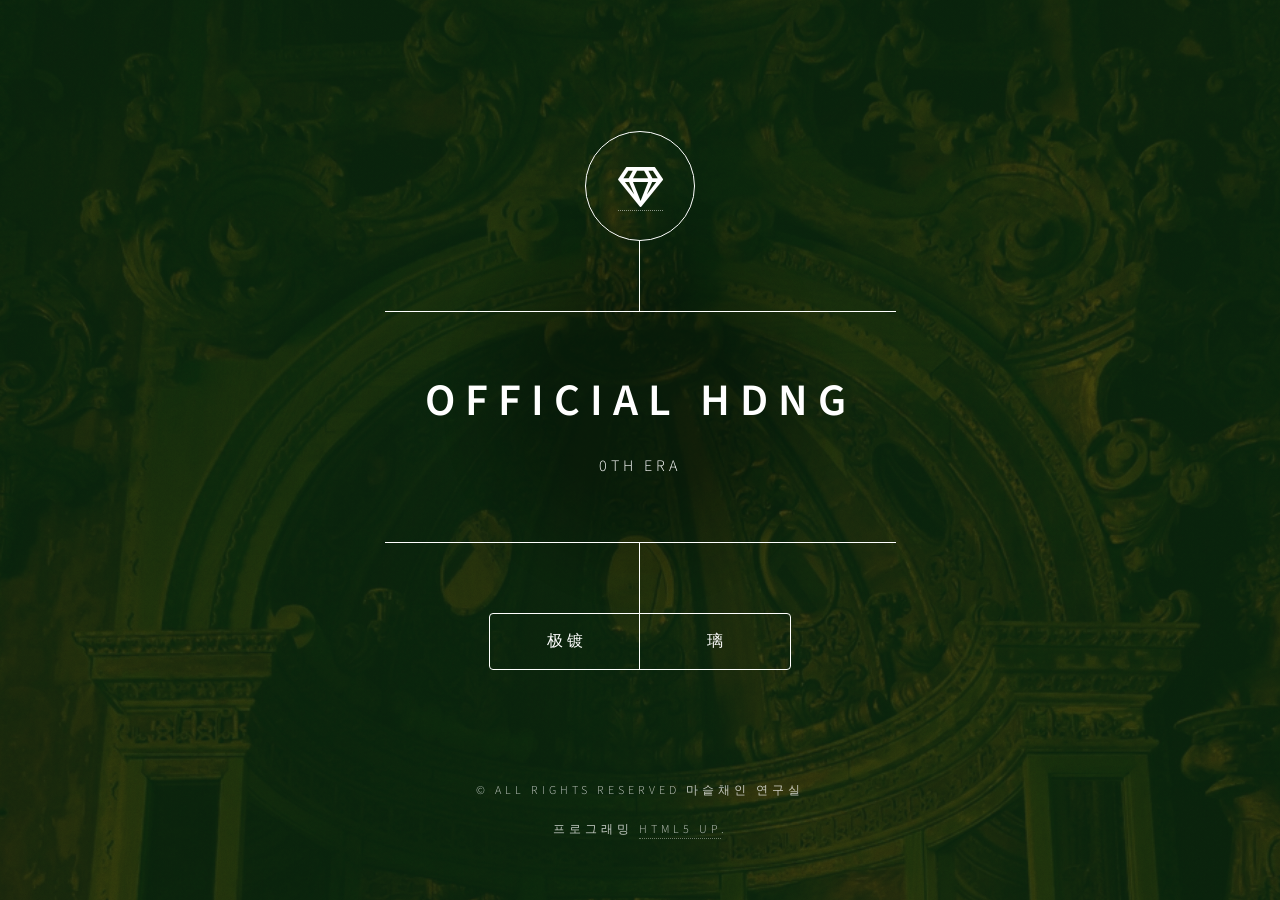
==== commit 7e0161ec: "Add files via upload" ====
--- a/0.html
+++ b/0.html
@@ -37,7 +37,7 @@
 							<ul>
 						
 								<li><a href="#GLYPTIC"> 极镀 </a></li>
-								<li><a href="#time">时间线</a></li>
+							
 								<li><a href="#ri">璃 </a></li>
 								
 								<!--<li><a href="#elements">Elements</a></li>-->
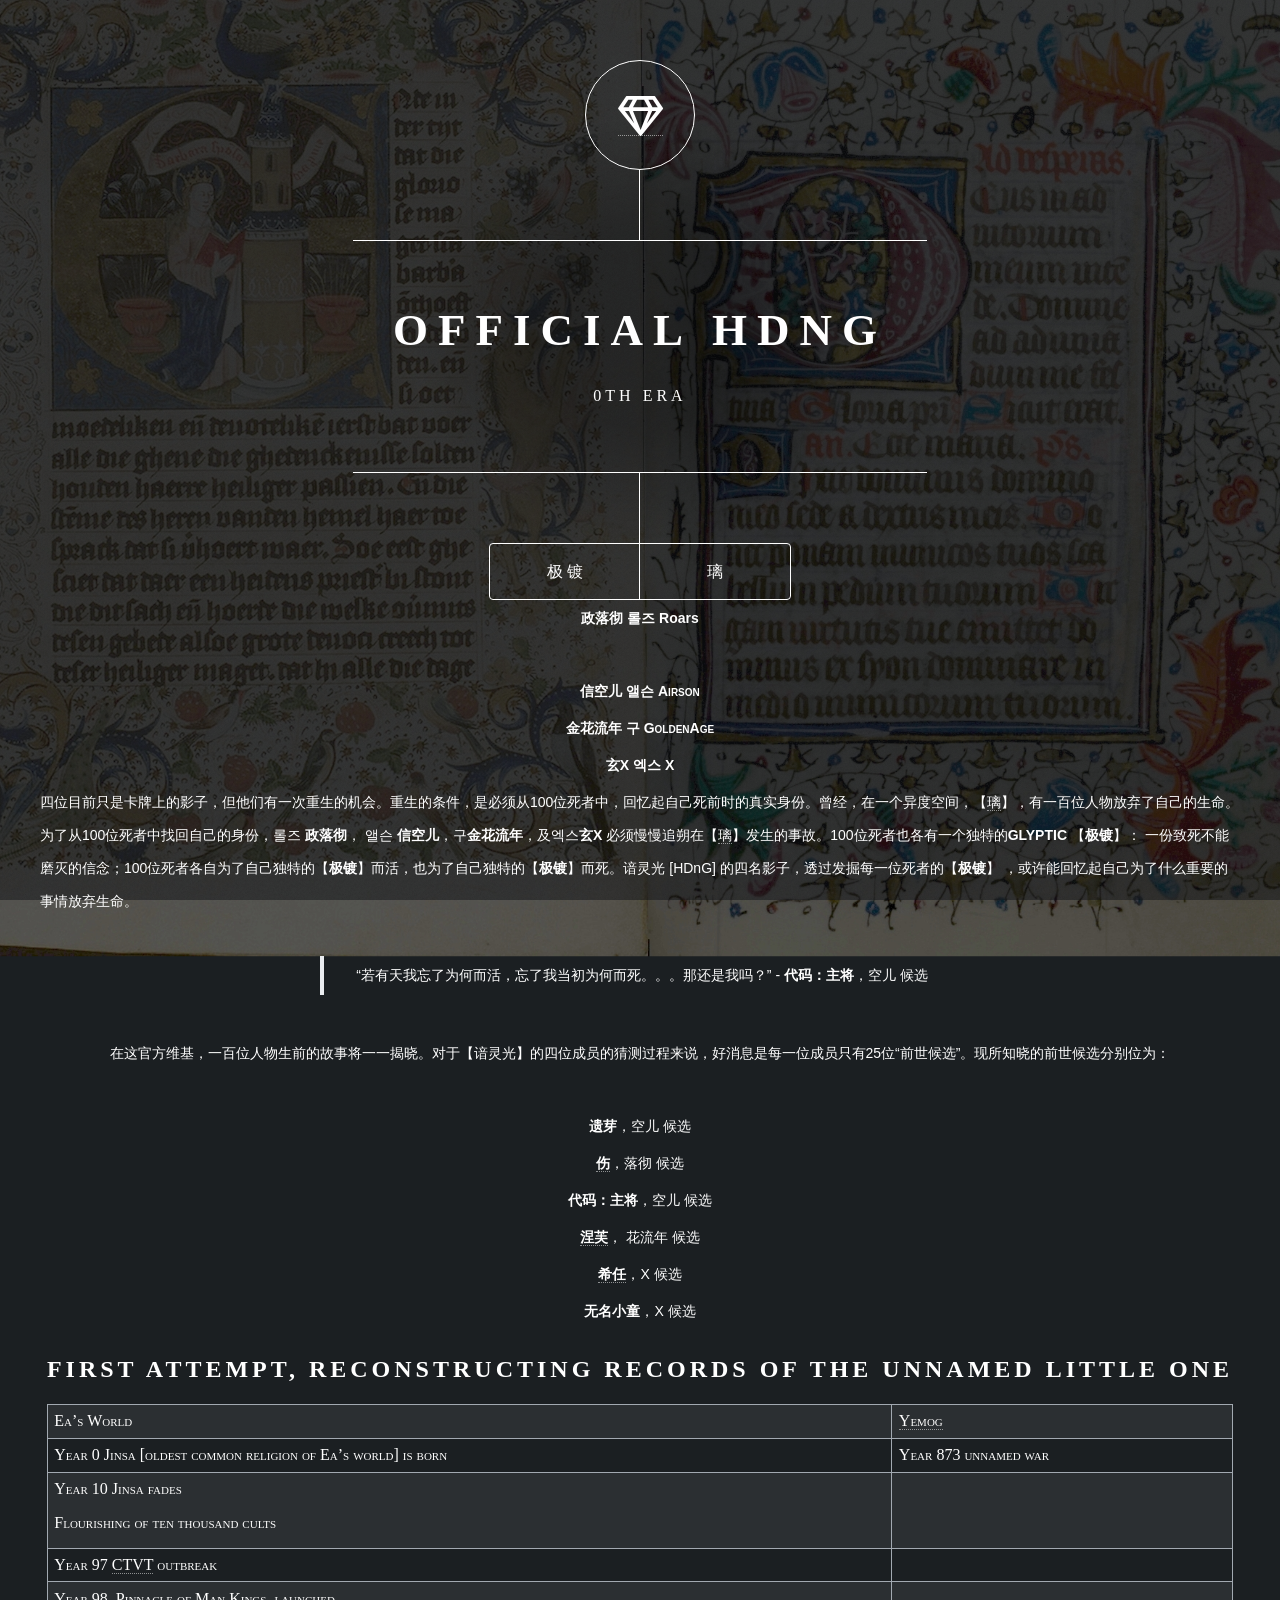
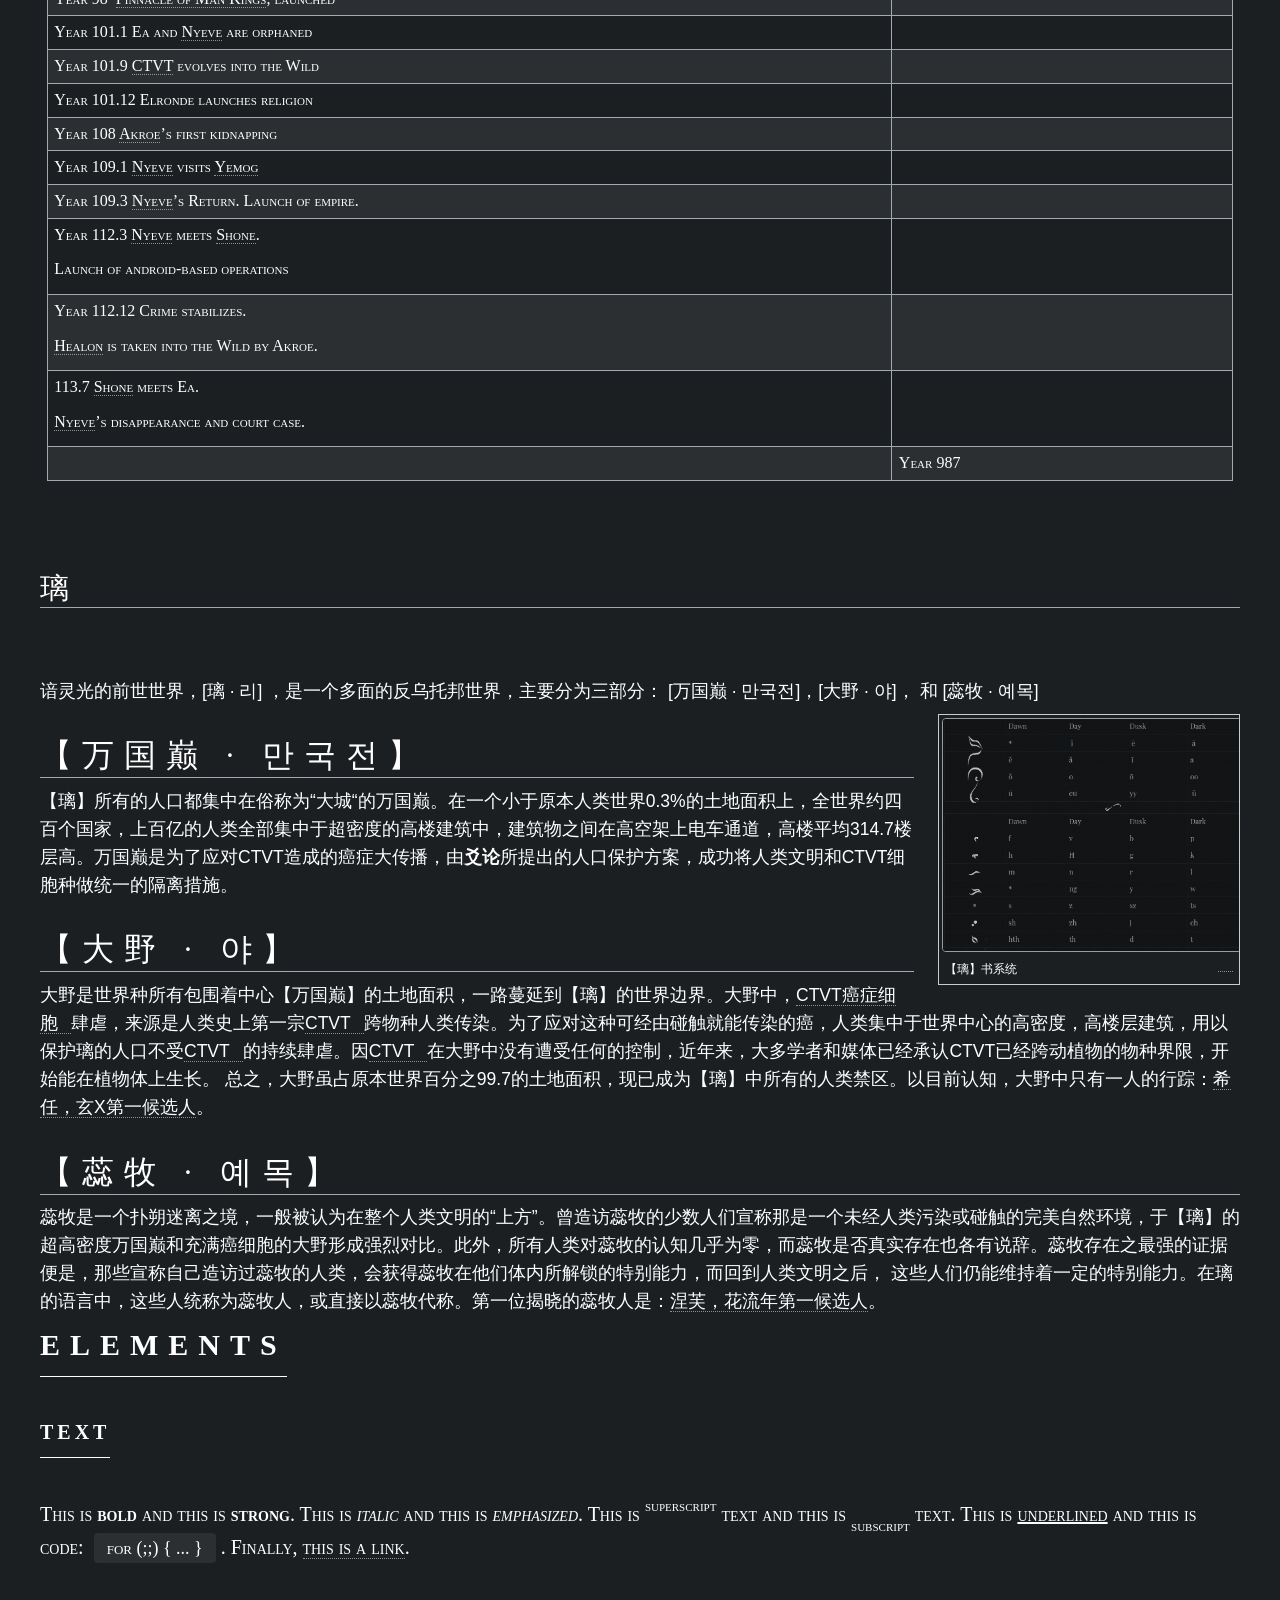
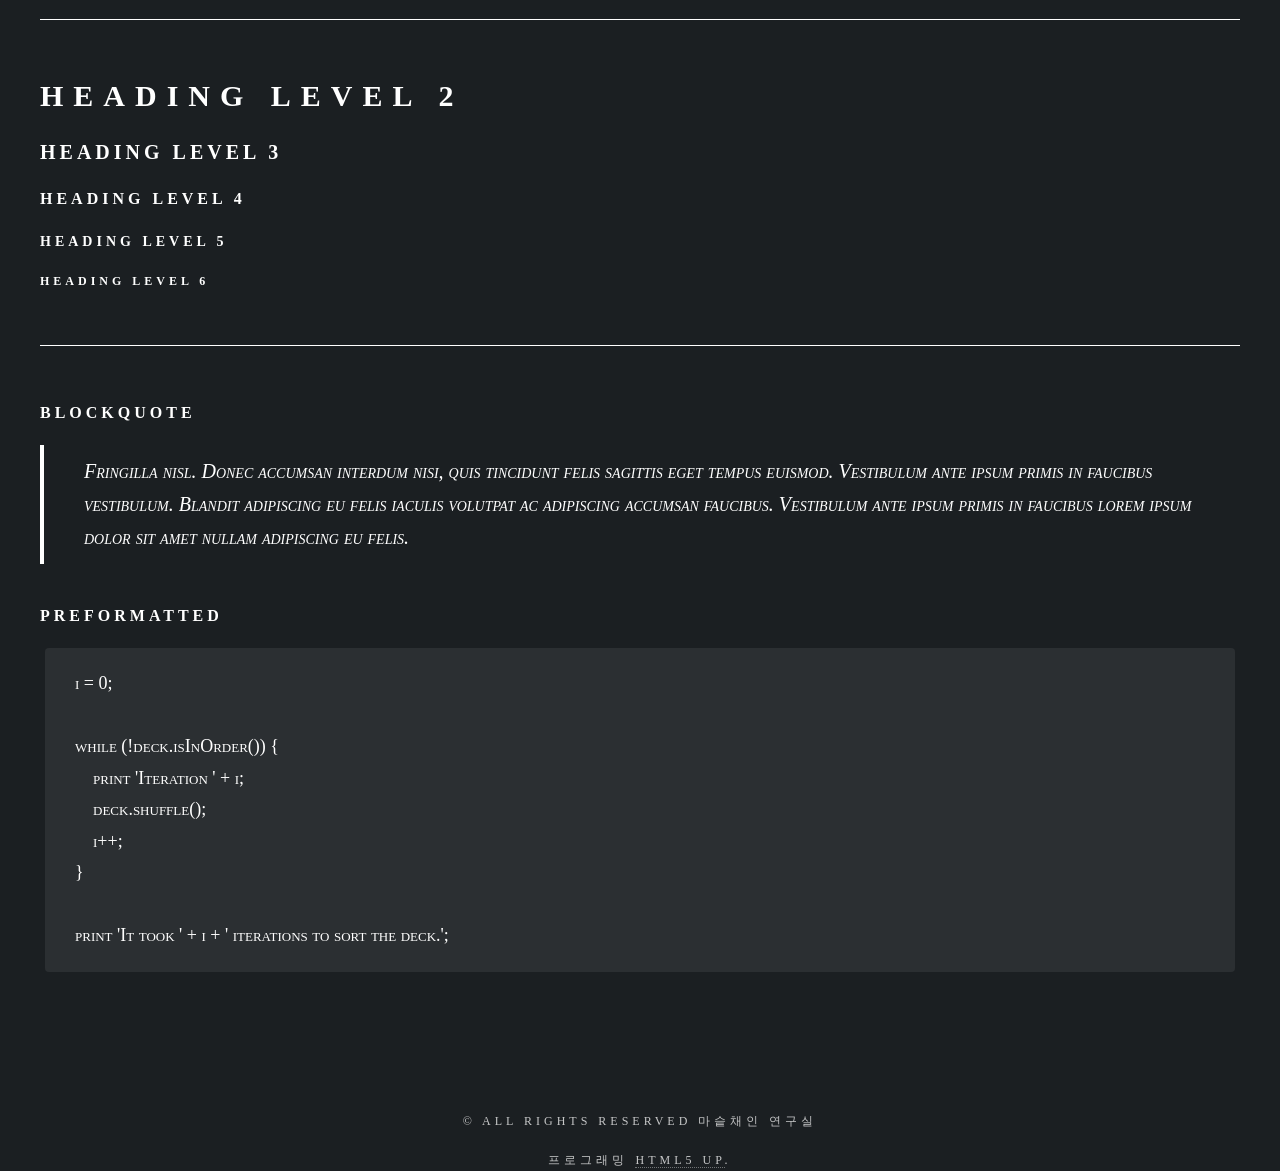
==== commit 452aa96d: "Add files via upload" ====
--- a/0.html
+++ b/0.html
@@ -20,7 +20,7 @@
 				<!-- Header -->
 					<header id="header">
 						<div class="logo">
-							<a href="https://officialhdng.github.io">	<span class="icon fa-gem"></span></a>
+							<a href="lore.html">	<span class="icon fa-gem"></span></a>
 						</div>
 						<div class="content">
 							<div class="inner">
@@ -55,37 +55,36 @@
 						<!-- Intro -->
 						<article id="GLYPTIC">
 							
-							<p style="margin: 0.5em 0px; color: rgb(32, 33, 34); font-family: sans-serif; font-size: 14px; font-style: normal; font-variant-ligatures: normal; font-variant-caps: normal; font-weight: 400; letter-spacing: normal; orphans: 2; text-align: start; text-indent: 0px; text-transform: none; white-space: normal; widows: 2; word-spacing: 0px; -webkit-text-stroke-width: 0px; background-color: rgb(255, 255, 255); text-decoration-thickness: initial; text-decoration-style: initial; text-decoration-color: initial;">谙灵光 [HDnG] 的四位成员分别是：</p>
-							<div class="thumb tright" style="clear: right; float: right; width: auto; background-color: rgb(255, 255, 255); margin: 0.5em 0px 1.3em 1.4em; color: rgb(32, 33, 34); font-family: sans-serif; font-size: 14px; font-style: normal; font-variant-ligatures: normal; font-variant-caps: normal; font-weight: 400; letter-spacing: normal; orphans: 2; text-align: start; text-indent: 0px; text-transform: none; white-space: normal; widows: 2; word-spacing: 0px; -webkit-text-stroke-width: 0px; text-decoration-thickness: initial; text-decoration-style: initial; text-decoration-color: initial;">
-								<div class="thumbinner" style="padding: 3px; text-align: center; overflow: hidden; border: 1px solid rgb(200, 204, 209); background-color: rgb(248, 249, 250); font-size: 13.16px; width: 493px;"><a class="image" href="images/banner.png" style="text-decoration: none; color: rgb(6, 69, 173); background: none;"><img alt="" src="https://static.miraheze.org/hidngemwiki/thumb/8/87/Banner.png/491px-Banner.png" width="491" height="276" class="thumbimage" srcset="//static.miraheze.org/hidngemwiki/thumb/8/87/Banner.png/737px-Banner.png 1.5x, //static.miraheze.org/hidngemwiki/thumb/8/87/Banner.png/982px-Banner.png 2x" style="border: 1px solid rgb(200, 204, 209); background-color: rgb(255, 255, 255);"></a>
+							<p style="margin: 0.5em 0px; color: white; font-family: sans-serif; font-size: 14px; font-style: normal; font-variant-ligatures: normal; font-variant-caps: normal; font-weight: 400; letter-spacing: normal; orphans: 2; text-align: start; text-indent: 0px; text-transform: none; white-space: normal; widows: 2; word-spacing: 0px; -webkit-text-stroke-width: 0px;text-decoration-thickness: initial; text-decoration-style: initial; text-decoration-color: initial;">谙灵光 [HDnG] 的四位成员分别是：</p>
+							<div class="thumb tright" style="clear: right; float: right; width: auto;margin: 0.5em 0px 1.3em 1.4em; color: white; font-family: sans-serif; font-size: 14px; font-style: normal; font-variant-ligatures: normal; font-variant-caps: normal; font-weight: 400; letter-spacing: normal; orphans: 2; text-align: start; text-indent: 0px; text-transform: none; white-space: normal; widows: 2; word-spacing: 0px; -webkit-text-stroke-width: 0px; text-decoration-thickness: initial; text-decoration-style: initial; text-decoration-color: initial;">
 									<div class="thumbcaption" style="text-align: left; line-height: 1.4em; padding: 3px; border: 0px; font-size: 12.3704px;">
 										<div class="magnify" style="float: right; margin-left: 3px; margin-right: 0px;"><br></div>[HDnG] Roars, Airson, GoldenAge, and &lsquo;X&rsquo;
 									</div>
 								</div>
 							</div>
-							<p><b style="color: rgb(32, 33, 34); font-family: sans-serif; font-size: 14px; font-style: normal; font-variant-ligatures: normal; font-variant-caps: normal; letter-spacing: normal; orphans: 2; text-align: start; text-indent: 0px; text-transform: none; white-space: normal; widows: 2; word-spacing: 0px; -webkit-text-stroke-width: 0px; background-color: rgb(255, 255, 255); text-decoration-thickness: initial; text-decoration-style: initial; text-decoration-color: initial;">政落彻 롤즈 Roars</b></p>
-							<p style="margin: 0.5em 0px; color: rgb(32, 33, 34); font-family: sans-serif; font-size: 14px; font-style: normal; font-variant-ligatures: normal; font-variant-caps: normal; font-weight: 400; letter-spacing: normal; orphans: 2; text-align: start; text-indent: 0px; text-transform: none; white-space: normal; widows: 2; word-spacing: 0px; -webkit-text-stroke-width: 0px; background-color: rgb(255, 255, 255); text-decoration-thickness: initial; text-decoration-style: initial; text-decoration-color: initial;"><strong>信空儿 앨슨 Airson</strong></p>
-							<p style="margin: 0.5em 0px; color: rgb(32, 33, 34); font-family: sans-serif; font-size: 14px; font-style: normal; font-variant-ligatures: normal; font-variant-caps: normal; font-weight: 400; letter-spacing: normal; orphans: 2; text-align: start; text-indent: 0px; text-transform: none; white-space: normal; widows: 2; word-spacing: 0px; -webkit-text-stroke-width: 0px; background-color: rgb(255, 255, 255); text-decoration-thickness: initial; text-decoration-style: initial; text-decoration-color: initial;"><strong>金花流年 구 GoldenAge</strong></p>
-							<p style="margin: 0.5em 0px; color: rgb(32, 33, 34); font-family: sans-serif; font-size: 14px; font-style: normal; font-variant-ligatures: normal; font-variant-caps: normal; font-weight: 400; letter-spacing: normal; orphans: 2; text-align: start; text-indent: 0px; text-transform: none; white-space: normal; widows: 2; word-spacing: 0px; -webkit-text-stroke-width: 0px; background-color: rgb(255, 255, 255); text-decoration-thickness: initial; text-decoration-style: initial; text-decoration-color: initial;"><strong>玄X 엑스 X</strong></p>
-							<p><span style="color: rgb(32, 33, 34); font-family: sans-serif; font-size: 14px; font-style: normal; font-variant-ligatures: normal; font-variant-caps: normal; font-weight: 400; letter-spacing: normal; orphans: 2; text-align: start; text-indent: 0px; text-transform: none; white-space: normal; widows: 2; word-spacing: 0px; -webkit-text-stroke-width: 0px; background-color: rgb(255, 255, 255); text-decoration-thickness: initial; text-decoration-style: initial; text-decoration-color: initial; display: inline !important; float: none;">四位目前只是卡牌上的影子，但他们有一次重生的机会。重生的条件，是必须从100位死者中，回忆起自己死前时的真实身份。曾经，在一个异度空间，【</span><a href="0.html#ri" style="text-decoration: none; color: rgb(6, 69, 173); background: none rgb(255, 255, 255); font-family: sans-serif; font-size: 14px; font-style: normal; font-variant-ligatures: normal; font-variant-caps: normal; font-weight: 400; letter-spacing: normal; orphans: 2; text-align: start; text-indent: 0px; text-transform: none; white-space: normal; widows: 2; word-spacing: 0px; -webkit-text-stroke-width: 0px;" title="璃">璃</a><span style="color: rgb(32, 33, 34); font-family: sans-serif; font-size: 14px; font-style: normal; font-variant-ligatures: normal; font-variant-caps: normal; font-weight: 400; letter-spacing: normal; orphans: 2; text-align: start; text-indent: 0px; text-transform: none; white-space: normal; widows: 2; word-spacing: 0px; -webkit-text-stroke-width: 0px; background-color: rgb(255, 255, 255); text-decoration-thickness: initial; text-decoration-style: initial; text-decoration-color: initial; display: inline !important; float: none;">】，有一百位人物放弃了自己的生命。为了从100位死者中找回自己的身份，롤즈&nbsp;</span><b style="color: rgb(32, 33, 34); font-family: sans-serif; font-size: 14px; font-style: normal; font-variant-ligatures: normal; font-variant-caps: normal; letter-spacing: normal; orphans: 2; text-align: start; text-indent: 0px; text-transform: none; white-space: normal; widows: 2; word-spacing: 0px; -webkit-text-stroke-width: 0px; background-color: rgb(255, 255, 255); text-decoration-thickness: initial; text-decoration-style: initial; text-decoration-color: initial;">政落彻</b><span style="color: rgb(32, 33, 34); font-family: sans-serif; font-size: 14px; font-style: normal; font-variant-ligatures: normal; font-variant-caps: normal; font-weight: 400; letter-spacing: normal; orphans: 2; text-align: start; text-indent: 0px; text-transform: none; white-space: normal; widows: 2; word-spacing: 0px; -webkit-text-stroke-width: 0px; background-color: rgb(255, 255, 255); text-decoration-thickness: initial; text-decoration-style: initial; text-decoration-color: initial; display: inline !important; float: none;">， 앨슨&nbsp;</span><b style="color: rgb(32, 33, 34); font-family: sans-serif; font-size: 14px; font-style: normal; font-variant-ligatures: normal; font-variant-caps: normal; letter-spacing: normal; orphans: 2; text-align: start; text-indent: 0px; text-transform: none; white-space: normal; widows: 2; word-spacing: 0px; -webkit-text-stroke-width: 0px; background-color: rgb(255, 255, 255); text-decoration-thickness: initial; text-decoration-style: initial; text-decoration-color: initial;">信空儿</b><span style="color: rgb(32, 33, 34); font-family: sans-serif; font-size: 14px; font-style: normal; font-variant-ligatures: normal; font-variant-caps: normal; font-weight: 400; letter-spacing: normal; orphans: 2; text-align: start; text-indent: 0px; text-transform: none; white-space: normal; widows: 2; word-spacing: 0px; -webkit-text-stroke-width: 0px; background-color: rgb(255, 255, 255); text-decoration-thickness: initial; text-decoration-style: initial; text-decoration-color: initial; display: inline !important; float: none;">，구</span><b style="color: rgb(32, 33, 34); font-family: sans-serif; font-size: 14px; font-style: normal; font-variant-ligatures: normal; font-variant-caps: normal; letter-spacing: normal; orphans: 2; text-align: start; text-indent: 0px; text-transform: none; white-space: normal; widows: 2; word-spacing: 0px; -webkit-text-stroke-width: 0px; background-color: rgb(255, 255, 255); text-decoration-thickness: initial; text-decoration-style: initial; text-decoration-color: initial;">金花流年</b><span style="color: rgb(32, 33, 34); font-family: sans-serif; font-size: 14px; font-style: normal; font-variant-ligatures: normal; font-variant-caps: normal; font-weight: 400; letter-spacing: normal; orphans: 2; text-align: start; text-indent: 0px; text-transform: none; white-space: normal; widows: 2; word-spacing: 0px; -webkit-text-stroke-width: 0px; background-color: rgb(255, 255, 255); text-decoration-thickness: initial; text-decoration-style: initial; text-decoration-color: initial; display: inline !important; float: none;">，及엑스</span><b style="color: rgb(32, 33, 34); font-family: sans-serif; font-size: 14px; font-style: normal; font-variant-ligatures: normal; font-variant-caps: normal; letter-spacing: normal; orphans: 2; text-align: start; text-indent: 0px; text-transform: none; white-space: normal; widows: 2; word-spacing: 0px; -webkit-text-stroke-width: 0px; background-color: rgb(255, 255, 255); text-decoration-thickness: initial; text-decoration-style: initial; text-decoration-color: initial;">玄X</b><span style="color: rgb(32, 33, 34); font-family: sans-serif; font-size: 14px; font-style: normal; font-variant-ligatures: normal; font-variant-caps: normal; font-weight: 400; letter-spacing: normal; orphans: 2; text-align: start; text-indent: 0px; text-transform: none; white-space: normal; widows: 2; word-spacing: 0px; -webkit-text-stroke-width: 0px; background-color: rgb(255, 255, 255); text-decoration-thickness: initial; text-decoration-style: initial; text-decoration-color: initial; display: inline !important; float: none;">&nbsp;必须慢慢追朔在【</span><a href="0.html#ri" style="text-decoration: none; color: rgb(6, 69, 173); background: none rgb(255, 255, 255); font-family: sans-serif; font-size: 14px; font-style: normal; font-variant-ligatures: normal; font-variant-caps: normal; font-weight: 400; letter-spacing: normal; orphans: 2; text-align: start; text-indent: 0px; text-transform: none; white-space: normal; widows: 2; word-spacing: 0px; -webkit-text-stroke-width: 0px;" title="璃">璃</a><span style="color: rgb(32, 33, 34); font-family: sans-serif; font-size: 14px; font-style: normal; font-variant-ligatures: normal; font-variant-caps: normal; font-weight: 400; letter-spacing: normal; orphans: 2; text-align: start; text-indent: 0px; text-transform: none; white-space: normal; widows: 2; word-spacing: 0px; -webkit-text-stroke-width: 0px; background-color: rgb(255, 255, 255); text-decoration-thickness: initial; text-decoration-style: initial; text-decoration-color: initial; display: inline !important; float: none;">】发生的事故。100位死者也各有一个独特的</span><b style="color: rgb(32, 33, 34); font-family: sans-serif; font-size: 14px; font-style: normal; font-variant-ligatures: normal; font-variant-caps: normal; letter-spacing: normal; orphans: 2; text-align: start; text-indent: 0px; text-transform: none; white-space: normal; widows: 2; word-spacing: 0px; -webkit-text-stroke-width: 0px; background-color: rgb(255, 255, 255); text-decoration-thickness: initial; text-decoration-style: initial; text-decoration-color: initial;">GLYPTIC</b><span style="color: rgb(32, 33, 34); font-family: sans-serif; font-size: 14px; font-style: normal; font-variant-ligatures: normal; font-variant-caps: normal; font-weight: 400; letter-spacing: normal; orphans: 2; text-align: start; text-indent: 0px; text-transform: none; white-space: normal; widows: 2; word-spacing: 0px; -webkit-text-stroke-width: 0px; background-color: rgb(255, 255, 255); text-decoration-thickness: initial; text-decoration-style: initial; text-decoration-color: initial; display: inline !important; float: none;">&nbsp;【</span><b style="color: rgb(32, 33, 34); font-family: sans-serif; font-size: 14px; font-style: normal; font-variant-ligatures: normal; font-variant-caps: normal; letter-spacing: normal; orphans: 2; text-align: start; text-indent: 0px; text-transform: none; white-space: normal; widows: 2; word-spacing: 0px; -webkit-text-stroke-width: 0px; background-color: rgb(255, 255, 255); text-decoration-thickness: initial; text-decoration-style: initial; text-decoration-color: initial;">极镀</b><span style="color: rgb(32, 33, 34); font-family: sans-serif; font-size: 14px; font-style: normal; font-variant-ligatures: normal; font-variant-caps: normal; font-weight: 400; letter-spacing: normal; orphans: 2; text-align: start; text-indent: 0px; text-transform: none; white-space: normal; widows: 2; word-spacing: 0px; -webkit-text-stroke-width: 0px; background-color: rgb(255, 255, 255); text-decoration-thickness: initial; text-decoration-style: initial; text-decoration-color: initial; display: inline !important; float: none;">】： 一份致死不能磨灭的信念；100位死者各自为了自己独特的【</span><b style="color: rgb(32, 33, 34); font-family: sans-serif; font-size: 14px; font-style: normal; font-variant-ligatures: normal; font-variant-caps: normal; letter-spacing: normal; orphans: 2; text-align: start; text-indent: 0px; text-transform: none; white-space: normal; widows: 2; word-spacing: 0px; -webkit-text-stroke-width: 0px; background-color: rgb(255, 255, 255); text-decoration-thickness: initial; text-decoration-style: initial; text-decoration-color: initial;">极镀</b><span style="color: rgb(32, 33, 34); font-family: sans-serif; font-size: 14px; font-style: normal; font-variant-ligatures: normal; font-variant-caps: normal; font-weight: 400; letter-spacing: normal; orphans: 2; text-align: start; text-indent: 0px; text-transform: none; white-space: normal; widows: 2; word-spacing: 0px; -webkit-text-stroke-width: 0px; background-color: rgb(255, 255, 255); text-decoration-thickness: initial; text-decoration-style: initial; text-decoration-color: initial; display: inline !important; float: none;">】而活，也为了自己独特的【</span><b style="color: rgb(32, 33, 34); font-family: sans-serif; font-size: 14px; font-style: normal; font-variant-ligatures: normal; font-variant-caps: normal; letter-spacing: normal; orphans: 2; text-align: start; text-indent: 0px; text-transform: none; white-space: normal; widows: 2; word-spacing: 0px; -webkit-text-stroke-width: 0px; background-color: rgb(255, 255, 255); text-decoration-thickness: initial; text-decoration-style: initial; text-decoration-color: initial;">极镀</b><span style="color: rgb(32, 33, 34); font-family: sans-serif; font-size: 14px; font-style: normal; font-variant-ligatures: normal; font-variant-caps: normal; font-weight: 400; letter-spacing: normal; orphans: 2; text-align: start; text-indent: 0px; text-transform: none; white-space: normal; widows: 2; word-spacing: 0px; -webkit-text-stroke-width: 0px; background-color: rgb(255, 255, 255); text-decoration-thickness: initial; text-decoration-style: initial; text-decoration-color: initial; display: inline !important; float: none;">】而死。谙灵光 [HDnG] 的四名影子，透过发掘每一位死者的【</span><b style="color: rgb(32, 33, 34); font-family: sans-serif; font-size: 14px; font-style: normal; font-variant-ligatures: normal; font-variant-caps: normal; letter-spacing: normal; orphans: 2; text-align: start; text-indent: 0px; text-transform: none; white-space: normal; widows: 2; word-spacing: 0px; -webkit-text-stroke-width: 0px; background-color: rgb(255, 255, 255); text-decoration-thickness: initial; text-decoration-style: initial; text-decoration-color: initial;">极镀</b><span style="color: rgb(32, 33, 34); font-family: sans-serif; font-size: 14px; font-style: normal; font-variant-ligatures: normal; font-variant-caps: normal; font-weight: 400; letter-spacing: normal; orphans: 2; text-align: start; text-indent: 0px; text-transform: none; white-space: normal; widows: 2; word-spacing: 0px; -webkit-text-stroke-width: 0px; background-color: rgb(255, 255, 255); text-decoration-thickness: initial; text-decoration-style: initial; text-decoration-color: initial; display: inline !important; float: none;">】 ，或许能回忆起自己为了什么重要的事情放弃生命。</span></p>
-							<blockquote style="border-left: 4px solid rgb(234, 236, 240); padding: 8px 32px; color: rgb(32, 33, 34); font-family: sans-serif; font-size: 14px; font-style: normal; font-variant-ligatures: normal; font-variant-caps: normal; font-weight: 400; letter-spacing: normal; orphans: 2; text-align: start; text-indent: 0px; text-transform: none; white-space: normal; widows: 2; word-spacing: 0px; -webkit-text-stroke-width: 0px; background-color: rgb(255, 255, 255); text-decoration-thickness: initial; text-decoration-style: initial; text-decoration-color: initial;">&ldquo;若有天我忘了为何而活，忘了我当初为何而死。。。那还是我吗？&rdquo; -&nbsp;<b style="margin-top: 0px; margin-bottom: 0px;">代码：主将</b>，空儿 候选</blockquote>
-							<p><span style="color: rgb(32, 33, 34); font-family: sans-serif; font-size: 14px; font-style: normal; font-variant-ligatures: normal; font-variant-caps: normal; font-weight: 400; letter-spacing: normal; orphans: 2; text-align: start; text-indent: 0px; text-transform: none; white-space: normal; widows: 2; word-spacing: 0px; -webkit-text-stroke-width: 0px; background-color: rgb(255, 255, 255); text-decoration-thickness: initial; text-decoration-style: initial; text-decoration-color: initial; display: inline !important; float: none;">在这官方维基，一百位人物生前的故事将一一揭晓。对于【谙灵光】的四位成员的猜测过程来说，好消息是每一位成员只有25位&ldquo;前世候选&rdquo;。现所知晓的前世候选分别位为：</span></p>
-							<p style="margin: 0.5em 0px; color: rgb(32, 33, 34); font-family: sans-serif; font-size: 14px; font-style: normal; font-variant-ligatures: normal; font-variant-caps: normal; font-weight: 400; letter-spacing: normal; orphans: 2; text-align: start; text-indent: 0px; text-transform: none; white-space: normal; widows: 2; word-spacing: 0px; -webkit-text-stroke-width: 0px; background-color: rgb(255, 255, 255); text-decoration-thickness: initial; text-decoration-style: initial; text-decoration-color: initial;"><strong>遗芽</strong>，空儿 候选</p>
-							<p style="margin: 0.5em 0px; color: rgb(32, 33, 34); font-family: sans-serif; font-size: 14px; font-style: normal; font-variant-ligatures: normal; font-variant-caps: normal; font-weight: 400; letter-spacing: normal; orphans: 2; text-align: start; text-indent: 0px; text-transform: none; white-space: normal; widows: 2; word-spacing: 0px; -webkit-text-stroke-width: 0px; background-color: rgb(255, 255, 255); text-decoration-thickness: initial; text-decoration-style: initial; text-decoration-color: initial;"><strong><a href="1.html#shone" style="text-decoration: none; color: rgb(6, 69, 173); background: none;" title="伤">伤</a></strong>，落彻 候选</p>
-							<p style="margin: 0.5em 0px; color: rgb(32, 33, 34); font-family: sans-serif; font-size: 14px; font-style: normal; font-variant-ligatures: normal; font-variant-caps: normal; font-weight: 400; letter-spacing: normal; orphans: 2; text-align: start; text-indent: 0px; text-transform: none; white-space: normal; widows: 2; word-spacing: 0px; -webkit-text-stroke-width: 0px; background-color: rgb(255, 255, 255); text-decoration-thickness: initial; text-decoration-style: initial; text-decoration-color: initial;"><strong>代码：主将</strong>，空儿 候选</p>
-							<p style="margin: 0.5em 0px; color: rgb(32, 33, 34); font-family: sans-serif; font-size: 14px; font-style: normal; font-variant-ligatures: normal; font-variant-caps: normal; font-weight: 400; letter-spacing: normal; orphans: 2; text-align: start; text-indent: 0px; text-transform: none; white-space: normal; widows: 2; word-spacing: 0px; -webkit-text-stroke-width: 0px; background-color: rgb(255, 255, 255); text-decoration-thickness: initial; text-decoration-style: initial; text-decoration-color: initial;"><strong><a href="1.html#nyeve" style="text-decoration: none; color: rgb(6, 69, 173); background: none;" title="涅芙">涅芙</a></strong>， 花流年 候选</p>
-							<p style="margin: 0.5em 0px; color: rgb(32, 33, 34); font-family: sans-serif; font-size: 14px; font-style: normal; font-variant-ligatures: normal; font-variant-caps: normal; font-weight: 400; letter-spacing: normal; orphans: 2; text-align: start; text-indent: 0px; text-transform: none; white-space: normal; widows: 2; word-spacing: 0px; -webkit-text-stroke-width: 0px; background-color: rgb(255, 255, 255); text-decoration-thickness: initial; text-decoration-style: initial; text-decoration-color: initial;"><strong><a href="1.html#healon" style="text-decoration: none; color: rgb(6, 69, 173); background: none;" title="希任">希任</a></strong>，X 候选</p>
-							<p style="margin: 0.5em 0px; color: rgb(32, 33, 34); font-family: sans-serif; font-size: 14px; font-style: normal; font-variant-ligatures: normal; font-variant-caps: normal; font-weight: 400; letter-spacing: normal; orphans: 2; text-align: start; text-indent: 0px; text-transform: none; white-space: normal; widows: 2; word-spacing: 0px; -webkit-text-stroke-width: 0px; background-color: rgb(255, 255, 255); text-decoration-thickness: initial; text-decoration-style: initial; text-decoration-color: initial;"><strong>无名小童</strong>，X 候选</p>
+							<p><b style="color: white; font-family: sans-serif; font-size: 14px; font-style: normal; font-variant-ligatures: normal; font-variant-caps: normal; letter-spacing: normal; orphans: 2; text-align: start; text-indent: 0px; text-transform: none; white-space: normal; widows: 2; word-spacing: 0px; -webkit-text-stroke-width: 0px;text-decoration-thickness: initial; text-decoration-style: initial; text-decoration-color: initial;">政落彻 롤즈 Roars</b></p>
+							<p style="margin: 0.5em 0px; color: white; font-family: sans-serif; font-size: 14px; font-style: normal; font-variant-ligatures: normal; font-variant-caps: normal; font-weight: 400; letter-spacing: normal; orphans: 2; text-align: start; text-indent: 0px; text-transform: none; white-space: normal; widows: 2; word-spacing: 0px; -webkit-text-stroke-width: 0px;text-decoration-thickness: initial; text-decoration-style: initial; text-decoration-color: initial;"><strong>信空儿 앨슨 Airson</strong></p>
+							<p style="margin: 0.5em 0px; color: white; font-family: sans-serif; font-size: 14px; font-style: normal; font-variant-ligatures: normal; font-variant-caps: normal; font-weight: 400; letter-spacing: normal; orphans: 2; text-align: start; text-indent: 0px; text-transform: none; white-space: normal; widows: 2; word-spacing: 0px; -webkit-text-stroke-width: 0px;text-decoration-thickness: initial; text-decoration-style: initial; text-decoration-color: initial;"><strong>金花流年 구 GoldenAge</strong></p>
+							<p style="margin: 0.5em 0px; color: white; font-family: sans-serif; font-size: 14px; font-style: normal; font-variant-ligatures: normal; font-variant-caps: normal; font-weight: 400; letter-spacing: normal; orphans: 2; text-align: start; text-indent: 0px; text-transform: none; white-space: normal; widows: 2; word-spacing: 0px; -webkit-text-stroke-width: 0px;text-decoration-thickness: initial; text-decoration-style: initial; text-decoration-color: initial;"><strong>玄X 엑스 X</strong></p>
+							<p><span style="color: white; font-family: sans-serif; font-size: 14px; font-style: normal; font-variant-ligatures: normal; font-variant-caps: normal; font-weight: 400; letter-spacing: normal; orphans: 2; text-align: start; text-indent: 0px; text-transform: none; white-space: normal; widows: 2; word-spacing: 0px; -webkit-text-stroke-width: 0px;text-decoration-thickness: initial; text-decoration-style: initial; text-decoration-color: initial; display: inline !important; float: none;">四位目前只是卡牌上的影子，但他们有一次重生的机会。重生的条件，是必须从100位死者中，回忆起自己死前时的真实身份。曾经，在一个异度空间，【</span><a href="0.html#ri" style="text-decoration: none; color: white;font-family: sans-serif; font-size: 14px; font-style: normal; font-variant-ligatures: normal; font-variant-caps: normal; font-weight: 400; letter-spacing: normal; orphans: 2; text-align: start; text-indent: 0px; text-transform: none; white-space: normal; widows: 2; word-spacing: 0px; -webkit-text-stroke-width: 0px;" title="璃">璃</a><span style="color: white; font-family: sans-serif; font-size: 14px; font-style: normal; font-variant-ligatures: normal; font-variant-caps: normal; font-weight: 400; letter-spacing: normal; orphans: 2; text-align: start; text-indent: 0px; text-transform: none; white-space: normal; widows: 2; word-spacing: 0px; -webkit-text-stroke-width: 0px;text-decoration-thickness: initial; text-decoration-style: initial; text-decoration-color: initial; display: inline !important; float: none;">】，有一百位人物放弃了自己的生命。为了从100位死者中找回自己的身份，롤즈&nbsp;</span><b style="color: white; font-family: sans-serif; font-size: 14px; font-style: normal; font-variant-ligatures: normal; font-variant-caps: normal; letter-spacing: normal; orphans: 2; text-align: start; text-indent: 0px; text-transform: none; white-space: normal; widows: 2; word-spacing: 0px; -webkit-text-stroke-width: 0px;text-decoration-thickness: initial; text-decoration-style: initial; text-decoration-color: initial;">政落彻</b><span style="color: white; font-family: sans-serif; font-size: 14px; font-style: normal; font-variant-ligatures: normal; font-variant-caps: normal; font-weight: 400; letter-spacing: normal; orphans: 2; text-align: start; text-indent: 0px; text-transform: none; white-space: normal; widows: 2; word-spacing: 0px; -webkit-text-stroke-width: 0px;text-decoration-thickness: initial; text-decoration-style: initial; text-decoration-color: initial; display: inline !important; float: none;">， 앨슨&nbsp;</span><b style="color: white; font-family: sans-serif; font-size: 14px; font-style: normal; font-variant-ligatures: normal; font-variant-caps: normal; letter-spacing: normal; orphans: 2; text-align: start; text-indent: 0px; text-transform: none; white-space: normal; widows: 2; word-spacing: 0px; -webkit-text-stroke-width: 0px;text-decoration-thickness: initial; text-decoration-style: initial; text-decoration-color: initial;">信空儿</b><span style="color: white; font-family: sans-serif; font-size: 14px; font-style: normal; font-variant-ligatures: normal; font-variant-caps: normal; font-weight: 400; letter-spacing: normal; orphans: 2; text-align: start; text-indent: 0px; text-transform: none; white-space: normal; widows: 2; word-spacing: 0px; -webkit-text-stroke-width: 0px;text-decoration-thickness: initial; text-decoration-style: initial; text-decoration-color: initial; display: inline !important; float: none;">，구</span><b style="color: white; font-family: sans-serif; font-size: 14px; font-style: normal; font-variant-ligatures: normal; font-variant-caps: normal; letter-spacing: normal; orphans: 2; text-align: start; text-indent: 0px; text-transform: none; white-space: normal; widows: 2; word-spacing: 0px; -webkit-text-stroke-width: 0px;text-decoration-thickness: initial; text-decoration-style: initial; text-decoration-color: initial;">金花流年</b><span style="color: white; font-family: sans-serif; font-size: 14px; font-style: normal; font-variant-ligatures: normal; font-variant-caps: normal; font-weight: 400; letter-spacing: normal; orphans: 2; text-align: start; text-indent: 0px; text-transform: none; white-space: normal; widows: 2; word-spacing: 0px; -webkit-text-stroke-width: 0px;text-decoration-thickness: initial; text-decoration-style: initial; text-decoration-color: initial; display: inline !important; float: none;">，及엑스</span><b style="color: white; font-family: sans-serif; font-size: 14px; font-style: normal; font-variant-ligatures: normal; font-variant-caps: normal; letter-spacing: normal; orphans: 2; text-align: start; text-indent: 0px; text-transform: none; white-space: normal; widows: 2; word-spacing: 0px; -webkit-text-stroke-width: 0px;text-decoration-thickness: initial; text-decoration-style: initial; text-decoration-color: initial;">玄X</b><span style="color: white; font-family: sans-serif; font-size: 14px; font-style: normal; font-variant-ligatures: normal; font-variant-caps: normal; font-weight: 400; letter-spacing: normal; orphans: 2; text-align: start; text-indent: 0px; text-transform: none; white-space: normal; widows: 2; word-spacing: 0px; -webkit-text-stroke-width: 0px;text-decoration-thickness: initial; text-decoration-style: initial; text-decoration-color: initial; display: inline !important; float: none;">&nbsp;必须慢慢追朔在【</span><a href="0.html#ri" style="text-decoration: none; color: white;font-family: sans-serif; font-size: 14px; font-style: normal; font-variant-ligatures: normal; font-variant-caps: normal; font-weight: 400; letter-spacing: normal; orphans: 2; text-align: start; text-indent: 0px; text-transform: none; white-space: normal; widows: 2; word-spacing: 0px; -webkit-text-stroke-width: 0px;" title="璃">璃</a><span style="color: white; font-family: sans-serif; font-size: 14px; font-style: normal; font-variant-ligatures: normal; font-variant-caps: normal; font-weight: 400; letter-spacing: normal; orphans: 2; text-align: start; text-indent: 0px; text-transform: none; white-space: normal; widows: 2; word-spacing: 0px; -webkit-text-stroke-width: 0px;text-decoration-thickness: initial; text-decoration-style: initial; text-decoration-color: initial; display: inline !important; float: none;">】发生的事故。100位死者也各有一个独特的</span><b style="color: white; font-family: sans-serif; font-size: 14px; font-style: normal; font-variant-ligatures: normal; font-variant-caps: normal; letter-spacing: normal; orphans: 2; text-align: start; text-indent: 0px; text-transform: none; white-space: normal; widows: 2; word-spacing: 0px; -webkit-text-stroke-width: 0px;text-decoration-thickness: initial; text-decoration-style: initial; text-decoration-color: initial;">GLYPTIC</b><span style="color: white; font-family: sans-serif; font-size: 14px; font-style: normal; font-variant-ligatures: normal; font-variant-caps: normal; font-weight: 400; letter-spacing: normal; orphans: 2; text-align: start; text-indent: 0px; text-transform: none; white-space: normal; widows: 2; word-spacing: 0px; -webkit-text-stroke-width: 0px;text-decoration-thickness: initial; text-decoration-style: initial; text-decoration-color: initial; display: inline !important; float: none;">&nbsp;【</span><b style="color: white; font-family: sans-serif; font-size: 14px; font-style: normal; font-variant-ligatures: normal; font-variant-caps: normal; letter-spacing: normal; orphans: 2; text-align: start; text-indent: 0px; text-transform: none; white-space: normal; widows: 2; word-spacing: 0px; -webkit-text-stroke-width: 0px;text-decoration-thickness: initial; text-decoration-style: initial; text-decoration-color: initial;">极镀</b><span style="color: white; font-family: sans-serif; font-size: 14px; font-style: normal; font-variant-ligatures: normal; font-variant-caps: normal; font-weight: 400; letter-spacing: normal; orphans: 2; text-align: start; text-indent: 0px; text-transform: none; white-space: normal; widows: 2; word-spacing: 0px; -webkit-text-stroke-width: 0px;text-decoration-thickness: initial; text-decoration-style: initial; text-decoration-color: initial; display: inline !important; float: none;">】： 一份致死不能磨灭的信念；100位死者各自为了自己独特的【</span><b style="color: white; font-family: sans-serif; font-size: 14px; font-style: normal; font-variant-ligatures: normal; font-variant-caps: normal; letter-spacing: normal; orphans: 2; text-align: start; text-indent: 0px; text-transform: none; white-space: normal; widows: 2; word-spacing: 0px; -webkit-text-stroke-width: 0px;text-decoration-thickness: initial; text-decoration-style: initial; text-decoration-color: initial;">极镀</b><span style="color: white; font-family: sans-serif; font-size: 14px; font-style: normal; font-variant-ligatures: normal; font-variant-caps: normal; font-weight: 400; letter-spacing: normal; orphans: 2; text-align: start; text-indent: 0px; text-transform: none; white-space: normal; widows: 2; word-spacing: 0px; -webkit-text-stroke-width: 0px;text-decoration-thickness: initial; text-decoration-style: initial; text-decoration-color: initial; display: inline !important; float: none;">】而活，也为了自己独特的【</span><b style="color: white; font-family: sans-serif; font-size: 14px; font-style: normal; font-variant-ligatures: normal; font-variant-caps: normal; letter-spacing: normal; orphans: 2; text-align: start; text-indent: 0px; text-transform: none; white-space: normal; widows: 2; word-spacing: 0px; -webkit-text-stroke-width: 0px;text-decoration-thickness: initial; text-decoration-style: initial; text-decoration-color: initial;">极镀</b><span style="color: white; font-family: sans-serif; font-size: 14px; font-style: normal; font-variant-ligatures: normal; font-variant-caps: normal; font-weight: 400; letter-spacing: normal; orphans: 2; text-align: start; text-indent: 0px; text-transform: none; white-space: normal; widows: 2; word-spacing: 0px; -webkit-text-stroke-width: 0px;text-decoration-thickness: initial; text-decoration-style: initial; text-decoration-color: initial; display: inline !important; float: none;">】而死。谙灵光 [HDnG] 的四名影子，透过发掘每一位死者的【</span><b style="color: white; font-family: sans-serif; font-size: 14px; font-style: normal; font-variant-ligatures: normal; font-variant-caps: normal; letter-spacing: normal; orphans: 2; text-align: start; text-indent: 0px; text-transform: none; white-space: normal; widows: 2; word-spacing: 0px; -webkit-text-stroke-width: 0px;text-decoration-thickness: initial; text-decoration-style: initial; text-decoration-color: initial;">极镀</b><span style="color: white; font-family: sans-serif; font-size: 14px; font-style: normal; font-variant-ligatures: normal; font-variant-caps: normal; font-weight: 400; letter-spacing: normal; orphans: 2; text-align: start; text-indent: 0px; text-transform: none; white-space: normal; widows: 2; word-spacing: 0px; -webkit-text-stroke-width: 0px;text-decoration-thickness: initial; text-decoration-style: initial; text-decoration-color: initial; display: inline !important; float: none;">】 ，或许能回忆起自己为了什么重要的事情放弃生命。</span></p>
+							<blockquote style="border-left: 4px solid rgb(234, 236, 240); padding: 8px 32px; color: white; font-family: sans-serif; font-size: 14px; font-style: normal; font-variant-ligatures: normal; font-variant-caps: normal; font-weight: 400; letter-spacing: normal; orphans: 2; text-align: start; text-indent: 0px; text-transform: none; white-space: normal; widows: 2; word-spacing: 0px; -webkit-text-stroke-width: 0px;text-decoration-thickness: initial; text-decoration-style: initial; text-decoration-color: initial;">&ldquo;若有天我忘了为何而活，忘了我当初为何而死。。。那还是我吗？&rdquo; -&nbsp;<b style="margin-top: 0px; margin-bottom: 0px;">代码：主将</b>，空儿 候选</blockquote>
+							<p><span style="color: white; font-family: sans-serif; font-size: 14px; font-style: normal; font-variant-ligatures: normal; font-variant-caps: normal; font-weight: 400; letter-spacing: normal; orphans: 2; text-align: start; text-indent: 0px; text-transform: none; white-space: normal; widows: 2; word-spacing: 0px; -webkit-text-stroke-width: 0px;text-decoration-thickness: initial; text-decoration-style: initial; text-decoration-color: initial; display: inline !important; float: none;">在这官方维基，一百位人物生前的故事将一一揭晓。对于【谙灵光】的四位成员的猜测过程来说，好消息是每一位成员只有25位&ldquo;前世候选&rdquo;。现所知晓的前世候选分别位为：</span></p>
+							<p style="margin: 0.5em 0px; color: white; font-family: sans-serif; font-size: 14px; font-style: normal; font-variant-ligatures: normal; font-variant-caps: normal; font-weight: 400; letter-spacing: normal; orphans: 2; text-align: start; text-indent: 0px; text-transform: none; white-space: normal; widows: 2; word-spacing: 0px; -webkit-text-stroke-width: 0px;text-decoration-thickness: initial; text-decoration-style: initial; text-decoration-color: initial;"><strong>遗芽</strong>，空儿 候选</p>
+							<p style="margin: 0.5em 0px; color: white; font-family: sans-serif; font-size: 14px; font-style: normal; font-variant-ligatures: normal; font-variant-caps: normal; font-weight: 400; letter-spacing: normal; orphans: 2; text-align: start; text-indent: 0px; text-transform: none; white-space: normal; widows: 2; word-spacing: 0px; -webkit-text-stroke-width: 0px;text-decoration-thickness: initial; text-decoration-style: initial; text-decoration-color: initial;"><strong><a href="1.html#shone" style="text-decoration: none; color: white; background: none;" title="伤">伤</a></strong>，落彻 候选</p>
+							<p style="margin: 0.5em 0px; color: white; font-family: sans-serif; font-size: 14px; font-style: normal; font-variant-ligatures: normal; font-variant-caps: normal; font-weight: 400; letter-spacing: normal; orphans: 2; text-align: start; text-indent: 0px; text-transform: none; white-space: normal; widows: 2; word-spacing: 0px; -webkit-text-stroke-width: 0px;text-decoration-thickness: initial; text-decoration-style: initial; text-decoration-color: initial;"><strong>代码：主将</strong>，空儿 候选</p>
+							<p style="margin: 0.5em 0px; color: white; font-family: sans-serif; font-size: 14px; font-style: normal; font-variant-ligatures: normal; font-variant-caps: normal; font-weight: 400; letter-spacing: normal; orphans: 2; text-align: start; text-indent: 0px; text-transform: none; white-space: normal; widows: 2; word-spacing: 0px; -webkit-text-stroke-width: 0px;text-decoration-thickness: initial; text-decoration-style: initial; text-decoration-color: initial;"><strong><a href="1.html#nyeve" style="text-decoration: none; color: white; background: none;" title="涅芙">涅芙</a></strong>， 花流年 候选</p>
+							<p style="margin: 0.5em 0px; color: white; font-family: sans-serif; font-size: 14px; font-style: normal; font-variant-ligatures: normal; font-variant-caps: normal; font-weight: 400; letter-spacing: normal; orphans: 2; text-align: start; text-indent: 0px; text-transform: none; white-space: normal; widows: 2; word-spacing: 0px; -webkit-text-stroke-width: 0px;text-decoration-thickness: initial; text-decoration-style: initial; text-decoration-color: initial;"><strong><a href="1.html#healon" style="text-decoration: none; color: white; background: none;" title="希任">希任</a></strong>，X 候选</p>
+							<p style="margin: 0.5em 0px; color: white; font-family: sans-serif; font-size: 14px; font-style: normal; font-variant-ligatures: normal; font-variant-caps: normal; font-weight: 400; letter-spacing: normal; orphans: 2; text-align: start; text-indent: 0px; text-transform: none; white-space: normal; widows: 2; word-spacing: 0px; -webkit-text-stroke-width: 0px;text-decoration-thickness: initial; text-decoration-style: initial; text-decoration-color: initial;"><strong>无名小童</strong>，X 候选</p>
 
 
 						</article>
 
-						<article id="time"><h3 style="color: rgb(0, 0, 0); margin: 0.3em 0px 0px; padding-top: 0.5em; padding-bottom: 0px; overflow: hidden; font-size: 1.2em; line-height: 1.6; font-weight: bold; font-family: "Source Sans Pro", sans-serif; font-style: normal; font-variant-ligatures: normal; font-variant-caps: normal; letter-spacing: normal; orphans: 2; text-align: start; text-indent: 0px; text-transform: none; white-space: normal; widows: 2; word-spacing: 0px; -webkit-text-stroke-width: 0px; background-color: rgb(255, 255, 255); text-decoration-thickness: initial; text-decoration-style: initial; text-decoration-color: initial;"><span class="mw-headline">First Attempt, Reconstructing Records of the Unnamed Little One</span></h3>
-							<table class="wikitable" style="font-size: 16px; background-color: rgb(248, 249, 250); color: rgb(32, 33, 34); margin: 1em 0px; border: 1px solid rgb(162, 169, 177); border-collapse: collapse; font-family: "Source Sans Pro", sans-serif; font-style: normal; font-variant-ligatures: normal; font-variant-caps: normal; font-weight: 400; letter-spacing: normal; orphans: 2; text-align: start; text-transform: none; white-space: normal; widows: 2; word-spacing: 0px; -webkit-text-stroke-width: 0px; text-decoration-thickness: initial; text-decoration-style: initial; text-decoration-color: initial;">
+						<article id="time"><h3 style="color: white; margin: 0.3em 0px 0px; padding-top: 0.5em; padding-bottom: 0px; overflow: hidden; font-size: 1.2em; line-height: 1.6; font-weight: bold; font-family: "Source Sans Pro", sans-serif; font-style: normal; font-variant-ligatures: normal; font-variant-caps: normal; letter-spacing: normal; orphans: 2; text-align: start; text-indent: 0px; text-transform: none; white-space: normal; widows: 2; word-spacing: 0px; -webkit-text-stroke-width: 0px;text-decoration-thickness: initial; text-decoration-style: initial; text-decoration-color: initial;"><span class="mw-headline">First Attempt, Reconstructing Records of the Unnamed Little One</span></h3>
+							<table class="wikitable" style="font-size: 16px;color: white; margin: 1em 0px; border: 1px solid rgb(162, 169, 177); border-collapse: collapse; font-family: "Source Sans Pro", sans-serif; font-style: normal; font-variant-ligatures: normal; font-variant-caps: normal; font-weight: 400; letter-spacing: normal; orphans: 2; text-align: start; text-transform: none; white-space: normal; widows: 2; word-spacing: 0px; -webkit-text-stroke-width: 0px; text-decoration-thickness: initial; text-decoration-style: initial; text-decoration-color: initial;">
 								<tbody>
 									<tr>
 										<td style="border: 1px solid rgb(162, 169, 177); padding: 0.2em 0.4em;">Ea&rsquo;s World</td>
-										<td style="border: 1px solid rgb(162, 169, 177); padding: 0.2em 0.4em;"><a href="e0.html#ri" style="text-decoration: none; color: rgb(6, 69, 173); background: none;" title="Ri">Yemog</a></td>
+										<td style="border: 1px solid rgb(162, 169, 177); padding: 0.2em 0.4em;"><a href="e0.html#ri" style="text-decoration: none; color: white; background: none;" title="Ri">Yemog</a></td>
 									</tr>
 									<tr>
 										<td style="border: 1px solid rgb(162, 169, 177); padding: 0.2em 0.4em;">Year 0 Jinsa [oldest common religion of Ea&rsquo;s world] is born</td>
@@ -97,19 +96,19 @@
 										<td style="border: 1px solid rgb(162, 169, 177); padding: 0.2em 0.4em;"><br></td>
 									</tr>
 									<tr>
-										<td style="border: 1px solid rgb(162, 169, 177); padding: 0.2em 0.4em;">Year 97&nbsp;<a href="e1.html#healon" style="text-decoration: none; color: rgb(6, 69, 173); background: none;" title="Healon">CTVT</a> outbreak</td>
-										<td style="border: 1px solid rgb(162, 169, 177); padding: 0.2em 0.4em;"><br></td>
-									</tr>
-									<tr>
-										<td style="border: 1px solid rgb(162, 169, 177); padding: 0.2em 0.4em;">Year 98 &nbsp;<a href="e0.html#ri" style="text-decoration: none; color: rgb(6, 69, 173); background: none;" title="Ri">Pinnacle of Man Kings</a>, launched</td>
-										<td style="border: 1px solid rgb(162, 169, 177); padding: 0.2em 0.4em;"><br></td>
-									</tr>
-									<tr>
-										<td style="border: 1px solid rgb(162, 169, 177); padding: 0.2em 0.4em;">Year 101.1 Ea and&nbsp;<a href="e1.html#nyeve" style="text-decoration: none; color: rgb(6, 69, 173); background: none;" title="Nyeve">Nyeve</a> are orphaned</td>
-										<td style="border: 1px solid rgb(162, 169, 177); padding: 0.2em 0.4em;"><br></td>
-									</tr>
-									<tr>
-										<td style="border: 1px solid rgb(162, 169, 177); padding: 0.2em 0.4em;">Year 101.9&nbsp;<a href="e1.html#healon" style="text-decoration: none; color: rgb(6, 69, 173); background: none;" title="Healon">CTVT</a> evolves into the Wild</td>
+										<td style="border: 1px solid rgb(162, 169, 177); padding: 0.2em 0.4em;">Year 97&nbsp;<a href="e1.html#healon" style="text-decoration: none; color: white; background: none;" title="Healon">CTVT</a> outbreak</td>
+										<td style="border: 1px solid rgb(162, 169, 177); padding: 0.2em 0.4em;"><br></td>
+									</tr>
+									<tr>
+										<td style="border: 1px solid rgb(162, 169, 177); padding: 0.2em 0.4em;">Year 98 &nbsp;<a href="e0.html#ri" style="text-decoration: none; color: white; background: none;" title="Ri">Pinnacle of Man Kings</a>, launched</td>
+										<td style="border: 1px solid rgb(162, 169, 177); padding: 0.2em 0.4em;"><br></td>
+									</tr>
+									<tr>
+										<td style="border: 1px solid rgb(162, 169, 177); padding: 0.2em 0.4em;">Year 101.1 Ea and&nbsp;<a href="e1.html#nyeve" style="text-decoration: none; color: white; background: none;" title="Nyeve">Nyeve</a> are orphaned</td>
+										<td style="border: 1px solid rgb(162, 169, 177); padding: 0.2em 0.4em;"><br></td>
+									</tr>
+									<tr>
+										<td style="border: 1px solid rgb(162, 169, 177); padding: 0.2em 0.4em;">Year 101.9&nbsp;<a href="e1.html#healon" style="text-decoration: none; color: white; background: none;" title="Healon">CTVT</a> evolves into the Wild</td>
 										<td style="border: 1px solid rgb(162, 169, 177); padding: 0.2em 0.4em;"><br></td>
 									</tr>
 									<tr>
@@ -117,29 +116,29 @@
 										<td style="border: 1px solid rgb(162, 169, 177); padding: 0.2em 0.4em;"><br></td>
 									</tr>
 									<tr>
-										<td style="border: 1px solid rgb(162, 169, 177); padding: 0.2em 0.4em;">Year 108&nbsp;<a href="e1.html#healon" style="text-decoration: none; color: rgb(6, 69, 173); background: none;" title="Healon">Akroe</a>&rsquo;s first kidnapping</td>
-										<td style="border: 1px solid rgb(162, 169, 177); padding: 0.2em 0.4em;"><br></td>
-									</tr>
-									<tr>
-										<td style="border: 1px solid rgb(162, 169, 177); padding: 0.2em 0.4em;">Year 109.1&nbsp;<a href="e1.html#nyeve" style="text-decoration: none; color: rgb(6, 69, 173); background: none;" title="Nyeve">Nyeve</a> visits&nbsp;<a href="e0.html#ri" style="text-decoration: none; color: rgb(6, 69, 173); background: none;" title="Ri">Yemog</a></td>
-										<td style="border: 1px solid rgb(162, 169, 177); padding: 0.2em 0.4em;"><br></td>
-									</tr>
-									<tr>
-										<td style="border: 1px solid rgb(162, 169, 177); padding: 0.2em 0.4em;">Year 109.3&nbsp;<a href="e1.html#nyeve" style="text-decoration: none; color: rgb(6, 69, 173); background: none;" title="Nyeve">Nyeve</a>&rsquo;s Return. Launch of empire.</td>
-										<td style="border: 1px solid rgb(162, 169, 177); padding: 0.2em 0.4em;"><br></td>
-									</tr>
-									<tr>
-										<td style="border: 1px solid rgb(162, 169, 177); padding: 0.2em 0.4em;">Year 112.3&nbsp;<a href="e1.html#nyeve" style="text-decoration: none; color: rgb(6, 69, 173); background: none;" title="Nyeve">Nyeve</a> meets&nbsp;<a href="e1.html#shone" style="text-decoration: none; color: rgb(6, 69, 173); background: none;" title="Shone">Shone</a>.<p style="margin: 0.5em 0px;">Launch of android-based operations</p>
-										</td>
-										<td style="border: 1px solid rgb(162, 169, 177); padding: 0.2em 0.4em;"><br></td>
-									</tr>
-									<tr>
-										<td style="border: 1px solid rgb(162, 169, 177); padding: 0.2em 0.4em;">Year 112.12 Crime stabilizes.<p style="margin: 0.5em 0px;"><a href="e1.html#healon" style="text-decoration: none; color: rgb(6, 69, 173); background: none;" title="Healon">Healon</a> is taken into the Wild by Akroe.</p>
-										</td>
-										<td style="border: 1px solid rgb(162, 169, 177); padding: 0.2em 0.4em;"><br></td>
-									</tr>
-									<tr>
-										<td style="border: 1px solid rgb(162, 169, 177); padding: 0.2em 0.4em;">113.7&nbsp;<a href="e1.html#shone" style="text-decoration: none; color: rgb(6, 69, 173); background: none;" title="Shone">Shone</a> meets Ea.<p style="margin: 0.5em 0px;"><a href="e1.html#nyeve" style="text-decoration: none; color: rgb(6, 69, 173); background: none;" title="Nyeve">Nyeve</a>&rsquo;s disappearance and court case.</p>
+										<td style="border: 1px solid rgb(162, 169, 177); padding: 0.2em 0.4em;">Year 108&nbsp;<a href="e1.html#healon" style="text-decoration: none; color: white; background: none;" title="Healon">Akroe</a>&rsquo;s first kidnapping</td>
+										<td style="border: 1px solid rgb(162, 169, 177); padding: 0.2em 0.4em;"><br></td>
+									</tr>
+									<tr>
+										<td style="border: 1px solid rgb(162, 169, 177); padding: 0.2em 0.4em;">Year 109.1&nbsp;<a href="e1.html#nyeve" style="text-decoration: none; color: white; background: none;" title="Nyeve">Nyeve</a> visits&nbsp;<a href="e0.html#ri" style="text-decoration: none; color: white; background: none;" title="Ri">Yemog</a></td>
+										<td style="border: 1px solid rgb(162, 169, 177); padding: 0.2em 0.4em;"><br></td>
+									</tr>
+									<tr>
+										<td style="border: 1px solid rgb(162, 169, 177); padding: 0.2em 0.4em;">Year 109.3&nbsp;<a href="e1.html#nyeve" style="text-decoration: none; color: white; background: none;" title="Nyeve">Nyeve</a>&rsquo;s Return. Launch of empire.</td>
+										<td style="border: 1px solid rgb(162, 169, 177); padding: 0.2em 0.4em;"><br></td>
+									</tr>
+									<tr>
+										<td style="border: 1px solid rgb(162, 169, 177); padding: 0.2em 0.4em;">Year 112.3&nbsp;<a href="e1.html#nyeve" style="text-decoration: none; color: white; background: none;" title="Nyeve">Nyeve</a> meets&nbsp;<a href="e1.html#shone" style="text-decoration: none; color: white; background: none;" title="Shone">Shone</a>.<p style="margin: 0.5em 0px;">Launch of android-based operations</p>
+										</td>
+										<td style="border: 1px solid rgb(162, 169, 177); padding: 0.2em 0.4em;"><br></td>
+									</tr>
+									<tr>
+										<td style="border: 1px solid rgb(162, 169, 177); padding: 0.2em 0.4em;">Year 112.12 Crime stabilizes.<p style="margin: 0.5em 0px;"><a href="e1.html#healon" style="text-decoration: none; color: white; background: none;" title="Healon">Healon</a> is taken into the Wild by Akroe.</p>
+										</td>
+										<td style="border: 1px solid rgb(162, 169, 177); padding: 0.2em 0.4em;"><br></td>
+									</tr>
+									<tr>
+										<td style="border: 1px solid rgb(162, 169, 177); padding: 0.2em 0.4em;">113.7&nbsp;<a href="e1.html#shone" style="text-decoration: none; color: white; background: none;" title="Shone">Shone</a> meets Ea.<p style="margin: 0.5em 0px;"><a href="e1.html#nyeve" style="text-decoration: none; color: white; background: none;" title="Nyeve">Nyeve</a>&rsquo;s disappearance and court case.</p>
 										</td>
 										<td style="border: 1px solid rgb(162, 169, 177); padding: 0.2em 0.4em;"><br></td>
 									</tr>
@@ -154,27 +153,27 @@
 
 
 						<article id="ri">
-							<header class="mw-body-header" style="color: rgb(32, 33, 34); font-family: sans-serif; font-size: 16px; font-style: normal; font-variant-ligatures: normal; font-variant-caps: normal; font-weight: 400; letter-spacing: normal; orphans: 2; text-align: start; text-indent: 0px; text-transform: none; white-space: normal; widows: 2; word-spacing: 0px; -webkit-text-stroke-width: 0px; background-color: rgb(255, 255, 255); text-decoration-thickness: initial; text-decoration-style: initial; text-decoration-color: initial;">
-								<h1 class="firstHeading mw-first-heading" style='color: rgb(0, 0, 0); margin: 0px 0px 0.25em; padding: 0px; overflow: visible; border-bottom: 1px solid rgb(162, 169, 177); font-size: 1.8em; font-weight: normal; font-family: "Linux Libertine", Georgia, Times, serif; line-height: 1.3;'>璃</h1>
+							<header class="mw-body-header" style="color: white; font-family: sans-serif; font-size: 16px; font-style: normal; font-variant-ligatures: normal; font-variant-caps: normal; font-weight: 400; letter-spacing: normal; orphans: 2; text-align: start; text-indent: 0px; text-transform: none; white-space: normal; widows: 2; word-spacing: 0px; -webkit-text-stroke-width: 0px;text-decoration-thickness: initial; text-decoration-style: initial; text-decoration-color: initial;">
+								<h1 class="firstHeading mw-first-heading" style='color: white; margin: 0px 0px 0.25em; padding: 0px; overflow: visible; border-bottom: 1px solid rgb(162, 169, 177); font-size: 1.8em; font-weight: normal; font-family: "Linux Libertine", Georgia, Times, serif; line-height: 1.3;'>璃</h1>
 								<div class="mw-indicators" style="z-index: 1; float: right; font-size: 0.875em; line-height: 1.6; position: relative;"><br></div>
 							</header>
-							<div class="vector-body" style="font-size: calc(0.875em); line-height: 1.6; position: relative; z-index: 0; color: rgb(32, 33, 34); font-family: sans-serif; font-style: normal; font-variant-ligatures: normal; font-variant-caps: normal; font-weight: 400; letter-spacing: normal; orphans: 2; text-align: start; text-indent: 0px; text-transform: none; white-space: normal; widows: 2; word-spacing: 0px; -webkit-text-stroke-width: 0px; background-color: rgb(255, 255, 255); text-decoration-thickness: initial; text-decoration-style: initial; text-decoration-color: initial;">
+							<div class="vector-body" style="font-size: calc(0.875em); line-height: 1.6; position: relative; z-index: 0; color: white; font-family: sans-serif; font-style: normal; font-variant-ligatures: normal; font-variant-caps: normal; font-weight: 400; letter-spacing: normal; orphans: 2; text-align: start; text-indent: 0px; text-transform: none; white-space: normal; widows: 2; word-spacing: 0px; -webkit-text-stroke-width: 0px;text-decoration-thickness: initial; text-decoration-style: initial; text-decoration-color: initial;">
 								<div style="font-size: 11.76px; line-height: 1.2em; margin: 0px 0px 1.4em 1em; color: rgb(84, 89, 93); width: auto;"><br></div>
 								<div style="font-size: 11.76px; line-height: 1.2em; margin: 0px 0px 1.4em 1em; color: rgb(84, 89, 93); width: auto;"><br></div>
 								<div class="mw-body-content mw-content-ltr" dir="ltr" lang="en">
 									<div class="mw-parser-output">谙灵光的前世世界，[璃 &middot; 리] ，是一个多面的反乌托邦世界，主要分为三部分： [万国巅 &middot; 만국전]，[大野 &middot;&nbsp;야]， 和 [蕊牧 &middot;&nbsp;예목]<div class="thumb tright" style="clear: right; float: right; width: auto; background-color: transparent; margin: 0.5em 0px 1.3em 1.4em;">
-											<div class="thumbinner" style="padding: 3px; text-align: center; overflow: hidden; border: 1px solid rgb(200, 204, 209); background-color: rgb(248, 249, 250); font-size: 13.16px; width: 302px;"><a class="image" href="images/riscript.png" style="text-decoration: none; color: rgb(6, 69, 173); background: none;"><img alt="" src="images/riscript.png" width="300" height="234" class="thumbimage" srcset="images/riscript.png" style="border: 1px solid rgb(200, 204, 209); background-color: rgb(255, 255, 255);"></a>
+											<div class="thumbinner" style="padding: 3px; text-align: center; overflow: hidden; border: 1px solid rgb(200, 204, 209);font-size: 13.16px; width: 302px;"><a class="image" href="images/riscript.png" style="text-decoration: none; color: white; background: none;"><img alt="" src="images/riscript.png" width="300" height="234" class="thumbimage" srcset="images/riscript.png" style="border: 1px solid rgb(200, 204, 209); background-color: rgb(255, 255, 255);"></a>
 												<div class="thumbcaption" style="text-align: left; line-height: 1.4em; padding: 3px; border: 0px; font-size: 12.3704px;">
-													<div class="magnify" style="float: right; margin-left: 3px; margin-right: 0px;"><a href="images/riscript.png" class="internal" title="Enlarge" style="text-decoration: none; color: rgb(6, 69, 173); background: url(&quot;/w/resources/src/mediawiki.skinning/images/magnify-clip-ltr.svg?8330e&quot;); display: block; text-indent: 15px; white-space: nowrap; overflow: hidden; width: 15px; height: 11px; user-select: none;"></a></div>【璃】书系统
+													<div class="magnify" style="float: right; margin-left: 3px; margin-right: 0px;"><a href="images/riscript.png" class="internal" title="Enlarge" style="text-decoration: none; color: white; background: url(&quot;/w/resources/src/mediawiki.skinning/images/magnify-clip-ltr.svg?8330e&quot;); display: block; text-indent: 15px; white-space: nowrap; overflow: hidden; width: 15px; height: 11px; user-select: none;"></a></div>【璃】书系统
 												</div>
 											</div>
 										</div>
-										<h1 style='color: rgb(0, 0, 0); margin: 1em 0px 0.25em; padding: 0px; overflow: hidden; border-bottom: 1px solid rgb(162, 169, 177); font-size: 1.8em; font-weight: normal; font-family: "Linux Libertine", Georgia, Times, serif; line-height: 1.3;'><span class="mw-headline">【万国巅 &middot; 만국전】</span></h1>
+										<h1 style='color: white; margin: 1em 0px 0.25em; padding: 0px; overflow: hidden; border-bottom: 1px solid rgb(162, 169, 177); font-size: 1.8em; font-weight: normal; font-family: "Linux Libertine", Georgia, Times, serif; line-height: 1.3;'><span class="mw-headline">【万国巅 &middot; 만국전】</span></h1>
 										<p style="margin: 0.5em 0px;">【璃】所有的人口都集中在俗称为&ldquo;大城&ldquo;的万国巅。在一个小于原本人类世界0.3%的土地面积上，全世界约四百个国家，上百亿的人类全部集中于超密度的高楼建筑中，建筑物之间在高空架上电车通道，高楼平均314.7楼层高。万国巅是为了应对CTVT造成的癌症大传播，由<strong>爻论</strong>所提出的人口保护方案，成功将人类文明和CTVT细胞种做统一的隔离措施。</p>
-										<h1 style='color: rgb(0, 0, 0); margin: 1em 0px 0.25em; padding: 0px; overflow: hidden; border-bottom: 1px solid rgb(162, 169, 177); font-size: 1.8em; font-weight: normal; font-family: "Linux Libertine", Georgia, Times, serif; line-height: 1.3;'><span class="mw-headline">【大野 &middot;&nbsp;야】</span></h1>
-										<p style="margin: 0.5em 0px;">大野是世界种所有包围着中心【万国巅】的土地面积，一路蔓延到【璃】的世界边界。大野中，<a class="external text" href="https://en.wikipedia.org/wiki/Canine_transmissible_venereal_tumor" rel="nofollow" style='text-decoration: none; color: rgb(51, 102, 187); background: url("/w/skins/Vector/resources/common/images/external-link-ltr-icon.svg?48e54") right center no-repeat; padding-right: 13px;'>CTVT癌症细胞</a>肆虐，来源是人类史上第一宗<a class="external text" href="https://en.wikipedia.org/wiki/Canine_transmissible_venereal_tumor" rel="nofollow" style='text-decoration: none; color: rgb(51, 102, 187); background: url("/w/skins/Vector/resources/common/images/external-link-ltr-icon.svg?48e54") right center no-repeat; padding-right: 13px;'>CTVT</a>跨物种人类传染。为了应对这种可经由碰触就能传染的癌，人类集中于世界中心的高密度，高楼层建筑，用以保护璃的人口不受<a class="external text" href="https://en.wikipedia.org/wiki/Canine_transmissible_venereal_tumor" rel="nofollow" style='text-decoration: none; color: rgb(51, 102, 187); background: url("/w/skins/Vector/resources/common/images/external-link-ltr-icon.svg?48e54") right center no-repeat; padding-right: 13px;'>CTVT</a>的持续肆虐。因<a class="external text" href="https://en.wikipedia.org/wiki/Canine_transmissible_venereal_tumor" rel="nofollow" style='text-decoration: none; color: rgb(51, 102, 187); background: url("/w/skins/Vector/resources/common/images/external-link-ltr-icon.svg?48e54") right center no-repeat; padding-right: 13px;'>CTVT</a>在大野中没有遭受任何的控制，近年来，大多学者和媒体已经承认CTVT已经跨动植物的物种界限，开始能在植物体上生长。 总之，大野虽占原本世界百分之99.7的土地面积，现已成为【璃】中所有的人类禁区。以目前认知，大野中只有一人的行踪：<a href="1.html#healon" style="text-decoration: none; color: rgb(6, 69, 173); background: none;" title="希任">希任，玄X第一候选人</a>。</p>
-										<h1 style='color: rgb(0, 0, 0); margin: 1em 0px 0.25em; padding: 0px; overflow: hidden; border-bottom: 1px solid rgb(162, 169, 177); font-size: 1.8em; font-weight: normal; font-family: "Linux Libertine", Georgia, Times, serif; line-height: 1.3;'><span class="mw-headline">【蕊牧 &middot;&nbsp;예목】</span></h1>
-										<p style="margin: 0.5em 0px;">蕊牧是一个扑朔迷离之境，一般被认为在整个人类文明的&ldquo;上方&rdquo;。曾造访蕊牧的少数人们宣称那是一个未经人类污染或碰触的完美自然环境，于【璃】的超高密度万国巅和充满癌细胞的大野形成强烈对比。此外，所有人类对蕊牧的认知几乎为零，而蕊牧是否真实存在也各有说辞。蕊牧存在之最强的证据便是，那些宣称自己造访过蕊牧的人类，会获得蕊牧在他们体内所解锁的特别能力，而回到人类文明之后， 这些人们仍能维持着一定的特别能力。在璃的语言中，这些人统称为蕊牧人，或直接以蕊牧代称。第一位揭晓的蕊牧人是：<a href="1.html#nyeve" style="text-decoration: none; color: rgb(6, 69, 173); background: none;" title="涅芙">涅芙，花流年第一候选人</a>。</p>
+										<h1 style='color: white; margin: 1em 0px 0.25em; padding: 0px; overflow: hidden; border-bottom: 1px solid rgb(162, 169, 177); font-size: 1.8em; font-weight: normal; font-family: "Linux Libertine", Georgia, Times, serif; line-height: 1.3;'><span class="mw-headline">【大野 &middot;&nbsp;야】</span></h1>
+										<p style="margin: 0.5em 0px;">大野是世界种所有包围着中心【万国巅】的土地面积，一路蔓延到【璃】的世界边界。大野中，<a class="external text" href="https://en.wikipedia.org/wiki/Canine_transmissible_venereal_tumor" rel="nofollow" style='text-decoration: none; color: white; background: url("/w/skins/Vector/resources/common/images/external-link-ltr-icon.svg?48e54") right center no-repeat; padding-right: 13px;'>CTVT癌症细胞</a>肆虐，来源是人类史上第一宗<a class="external text" href="https://en.wikipedia.org/wiki/Canine_transmissible_venereal_tumor" rel="nofollow" style='text-decoration: none; color: white; background: url("/w/skins/Vector/resources/common/images/external-link-ltr-icon.svg?48e54") right center no-repeat; padding-right: 13px;'>CTVT</a>跨物种人类传染。为了应对这种可经由碰触就能传染的癌，人类集中于世界中心的高密度，高楼层建筑，用以保护璃的人口不受<a class="external text" href="https://en.wikipedia.org/wiki/Canine_transmissible_venereal_tumor" rel="nofollow" style='text-decoration: none; color: white; background: url("/w/skins/Vector/resources/common/images/external-link-ltr-icon.svg?48e54") right center no-repeat; padding-right: 13px;'>CTVT</a>的持续肆虐。因<a class="external text" href="https://en.wikipedia.org/wiki/Canine_transmissible_venereal_tumor" rel="nofollow" style='text-decoration: none; color: white; background: url("/w/skins/Vector/resources/common/images/external-link-ltr-icon.svg?48e54") right center no-repeat; padding-right: 13px;'>CTVT</a>在大野中没有遭受任何的控制，近年来，大多学者和媒体已经承认CTVT已经跨动植物的物种界限，开始能在植物体上生长。 总之，大野虽占原本世界百分之99.7的土地面积，现已成为【璃】中所有的人类禁区。以目前认知，大野中只有一人的行踪：<a href="1.html#healon" style="text-decoration: none; color: white; background: none;" title="希任">希任，玄X第一候选人</a>。</p>
+										<h1 style='color: white; margin: 1em 0px 0.25em; padding: 0px; overflow: hidden; border-bottom: 1px solid rgb(162, 169, 177); font-size: 1.8em; font-weight: normal; font-family: "Linux Libertine", Georgia, Times, serif; line-height: 1.3;'><span class="mw-headline">【蕊牧 &middot;&nbsp;예목】</span></h1>
+										<p style="margin: 0.5em 0px;">蕊牧是一个扑朔迷离之境，一般被认为在整个人类文明的&ldquo;上方&rdquo;。曾造访蕊牧的少数人们宣称那是一个未经人类污染或碰触的完美自然环境，于【璃】的超高密度万国巅和充满癌细胞的大野形成强烈对比。此外，所有人类对蕊牧的认知几乎为零，而蕊牧是否真实存在也各有说辞。蕊牧存在之最强的证据便是，那些宣称自己造访过蕊牧的人类，会获得蕊牧在他们体内所解锁的特别能力，而回到人类文明之后， 这些人们仍能维持着一定的特别能力。在璃的语言中，这些人统称为蕊牧人，或直接以蕊牧代称。第一位揭晓的蕊牧人是：<a href="1.html#nyeve" style="text-decoration: none; color: white; background: none;" title="涅芙">涅芙，花流年第一候选人</a>。</p>
 									</div>
 								</div>
 							</div>
--- a/assets/css/main.css
+++ b/assets/css/main.css
@@ -23,6 +23,7 @@
 	border: 0;
 	font-size: 100%;
 	font: inherit;
+	font-variant: small-caps;
 	vertical-align: baseline;}
 
 article, aside, details, figcaption, figure,
@@ -141,8 +142,9 @@
 
 	body, input, select, textarea {
 		color: #ffffff;
-		font-family: "Source Sans Pro", sans-serif;
-		font-weight: 300;
+		font-family: garamond, Seoul Hangang, Kaiti, STKaiti;
+		font-variant: small-caps;
+		font-weight: 500;
 		font-size: 1rem;
 		line-height: 1.65;
 	}
@@ -262,7 +264,9 @@
 	code {
 		background: rgba(255, 255, 255, 0.075);
 		border-radius: 4px;
-		font-family: "Courier New", monospace;
+		font-family: garamond, Seoul Hangang, Kaiti, STKaiti;
+		font-variant: small-caps;
+		font-weight: 500;
 		font-size: 0.9rem;
 		margin: 0 0.25rem;
 		padding: 0.25rem 0.65rem;
@@ -270,8 +274,10 @@
 
 	pre {
 		-webkit-overflow-scrolling: touch;
-		font-family: "Courier New", monospace;
+		font-family: garamond, Seoul Hangang, Kaiti, STKaiti;
+		font-variant: small-caps;
 		font-size: 0.9rem;
+		font-weight: 500;
 		margin: 0 0 2rem 0;
 	}
 
@@ -702,6 +708,17 @@
 
 			.image.main img {
 				width: 100%;
+			}
+
+
+			.ending {
+				display: block;
+				margin: 0 0 2rem 0;
+				text-align: center;
+				
+				color: #FFFFFF;
+		
+				text-shadow: #FFF 0px 0px 5px, #FFF 0px 0px 10px, #FFF 0px 0px 15px, #FF2D95 0px 0px 20px, #FF2D95 0px 0px 30px, #FF2D95 0px 0px 40px, #FF2D95 0px 0px 50px, #FF2D95 0px 0px 75px;
 			}
 
 		@media screen and (max-width: 736px) {
